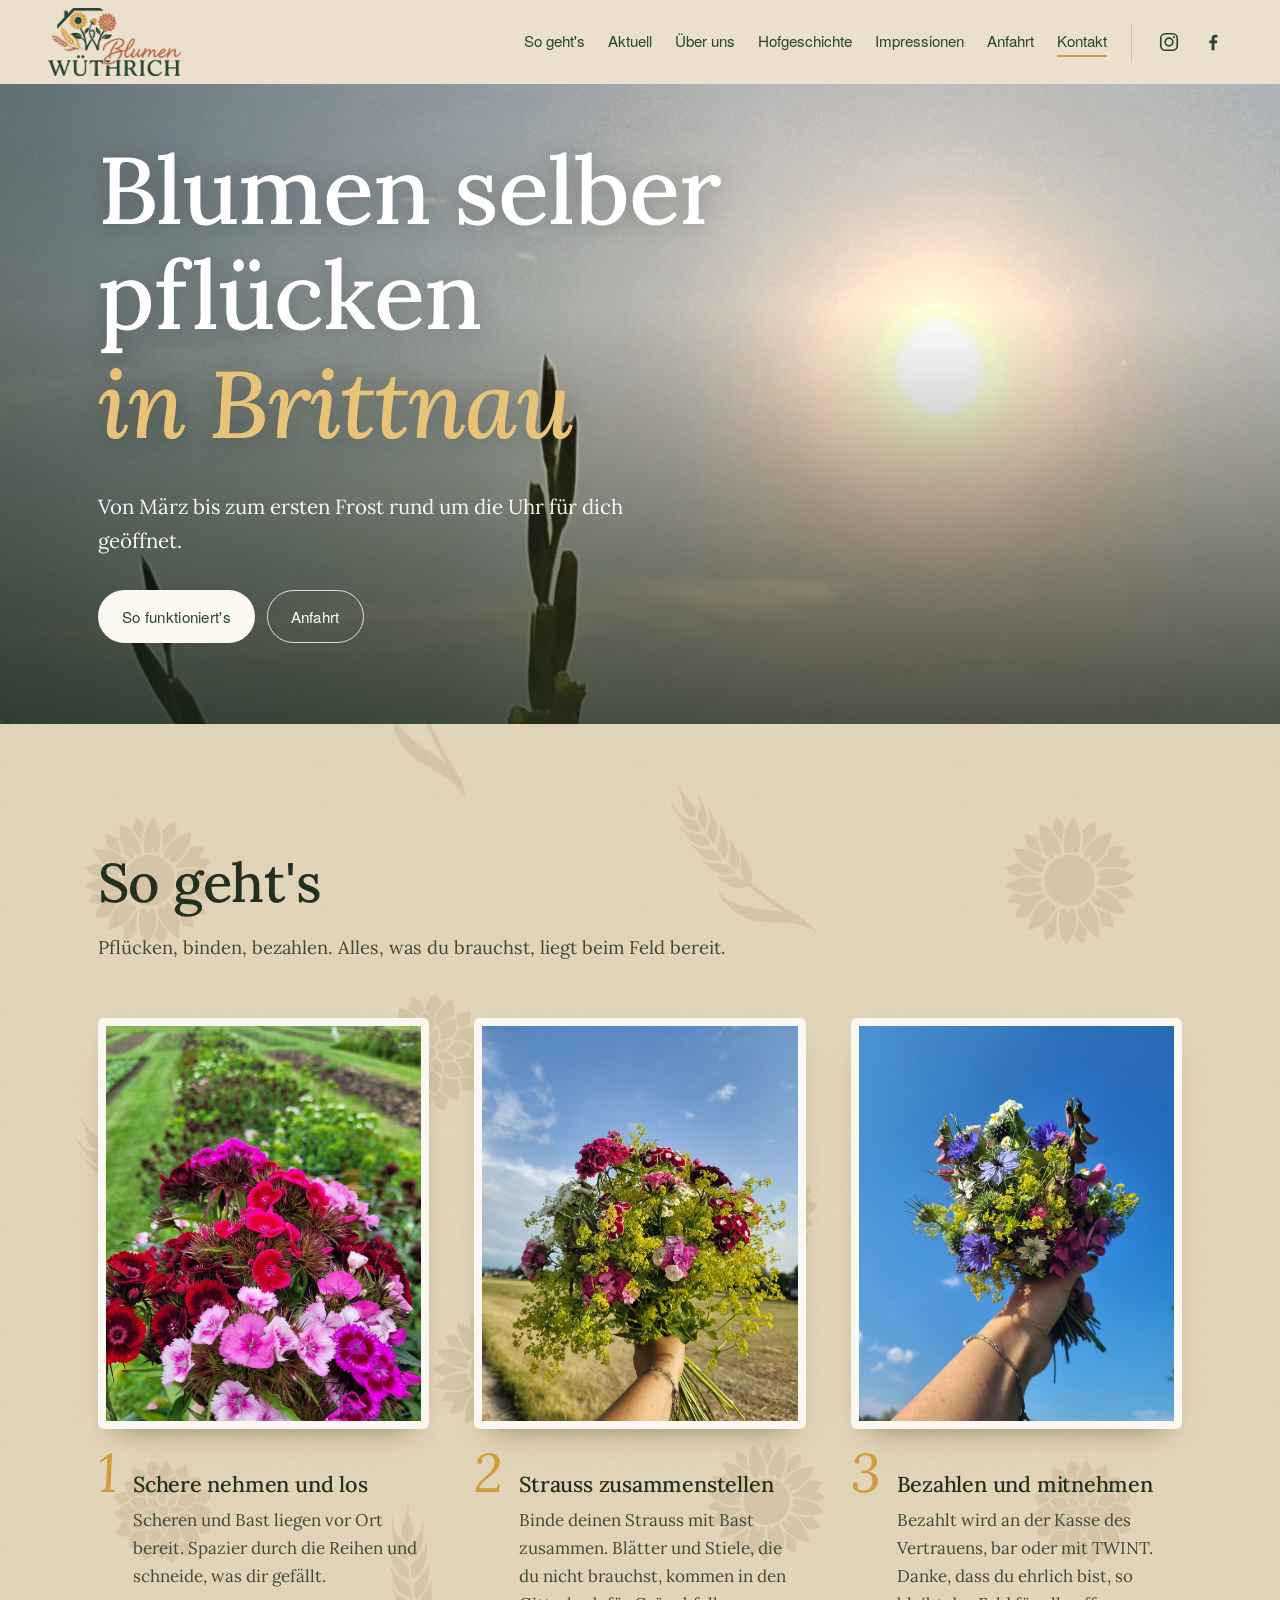
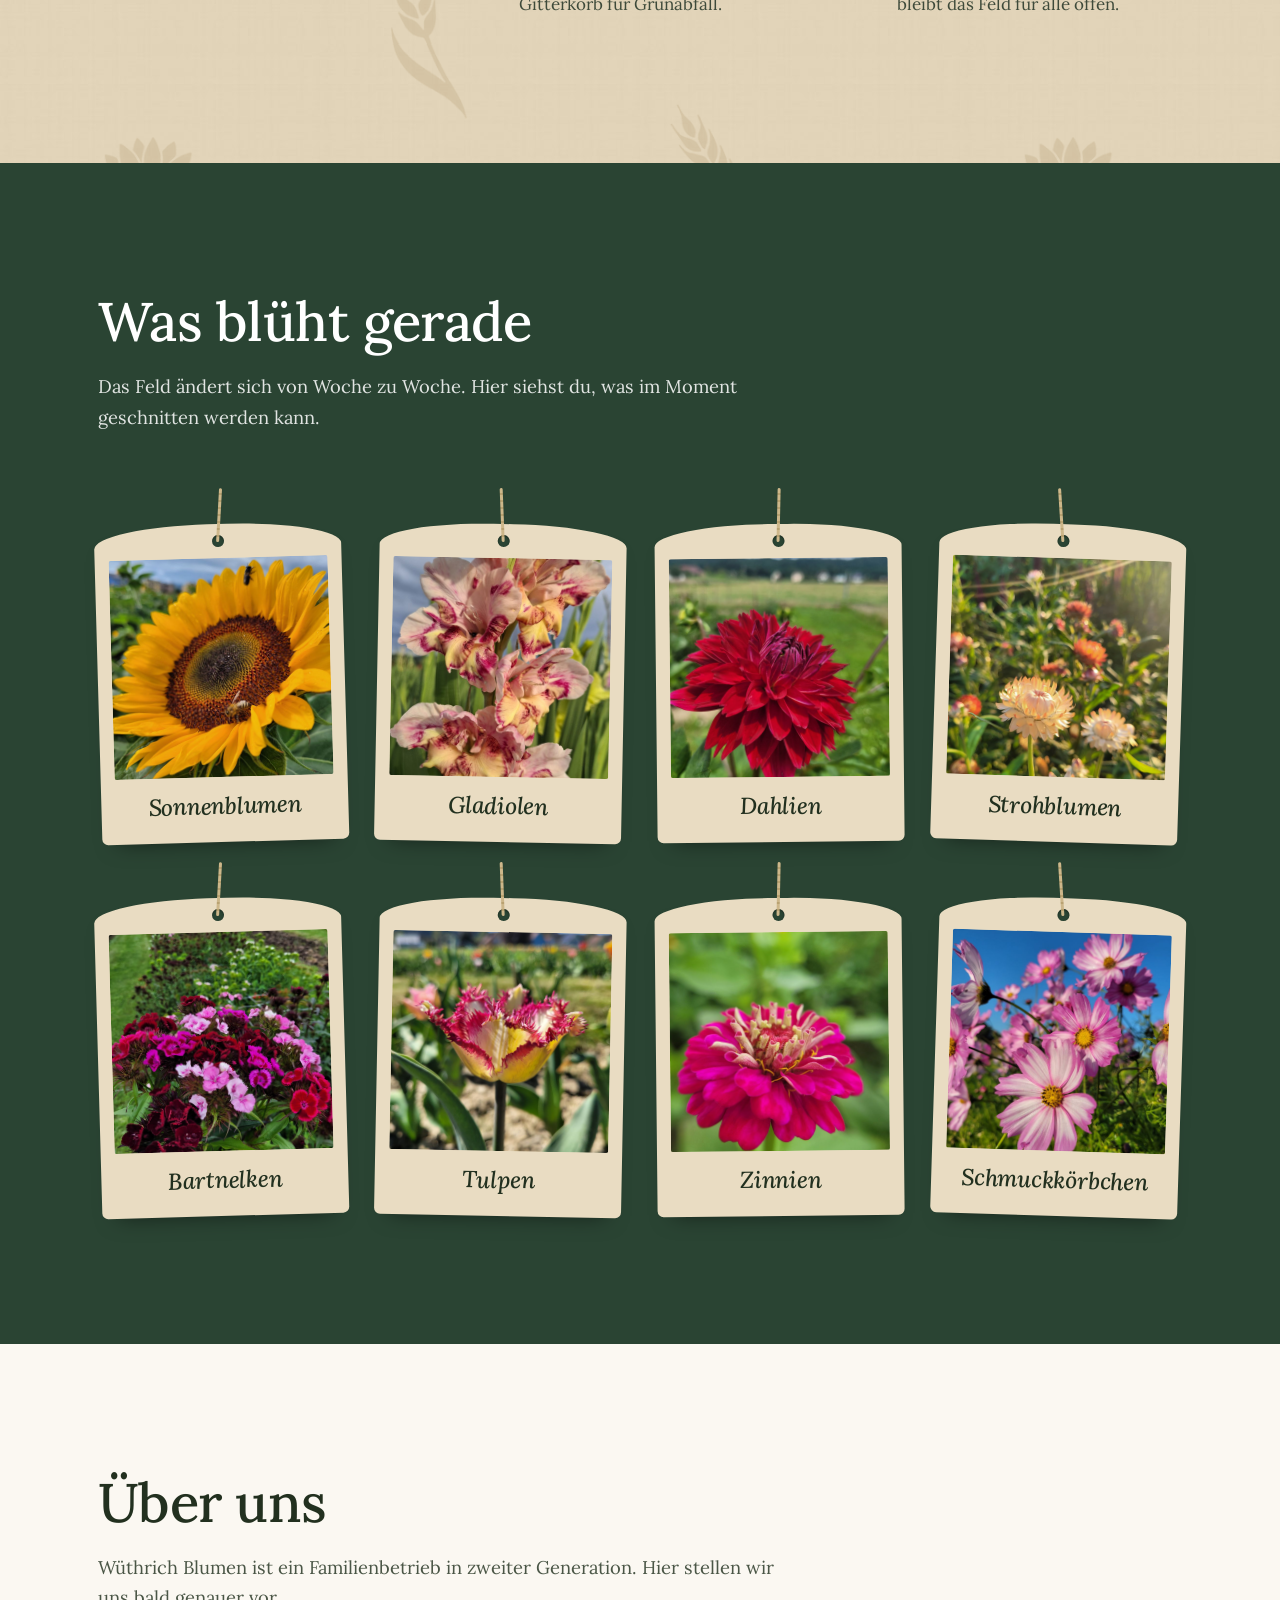
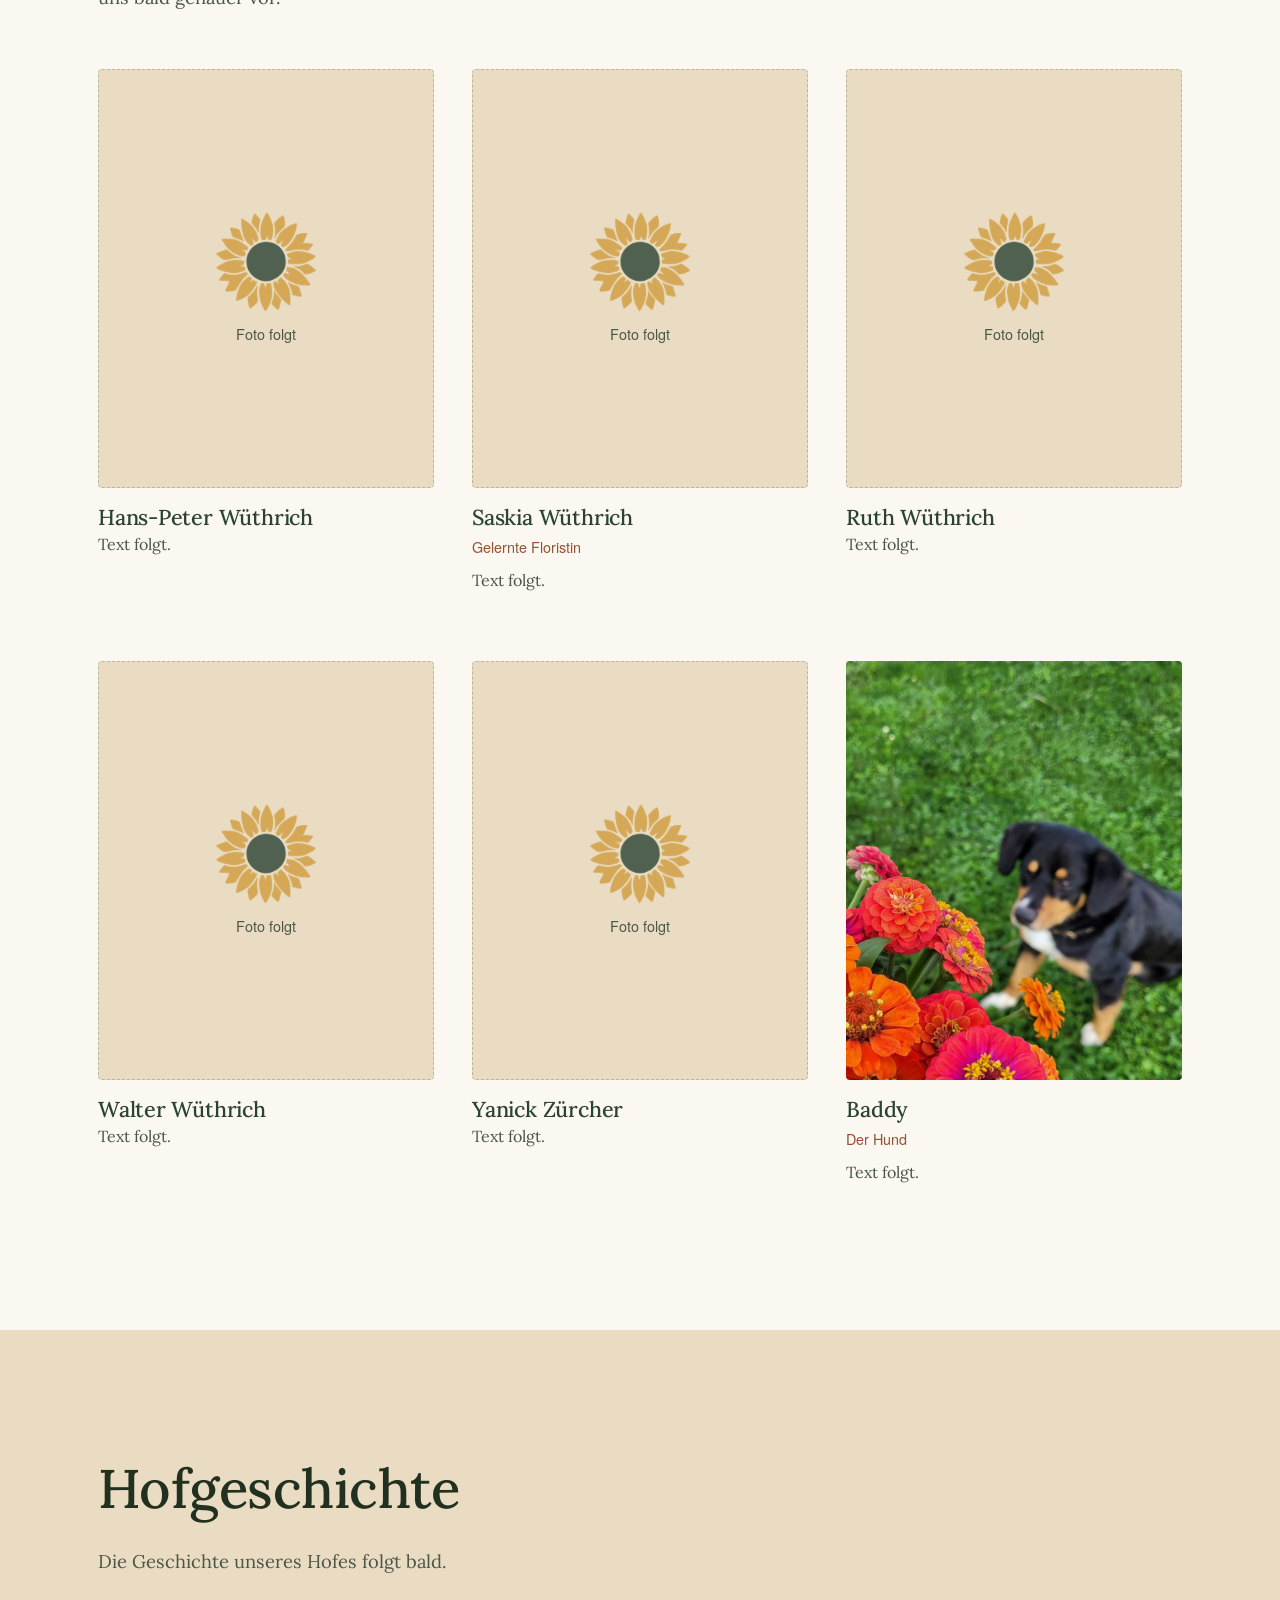
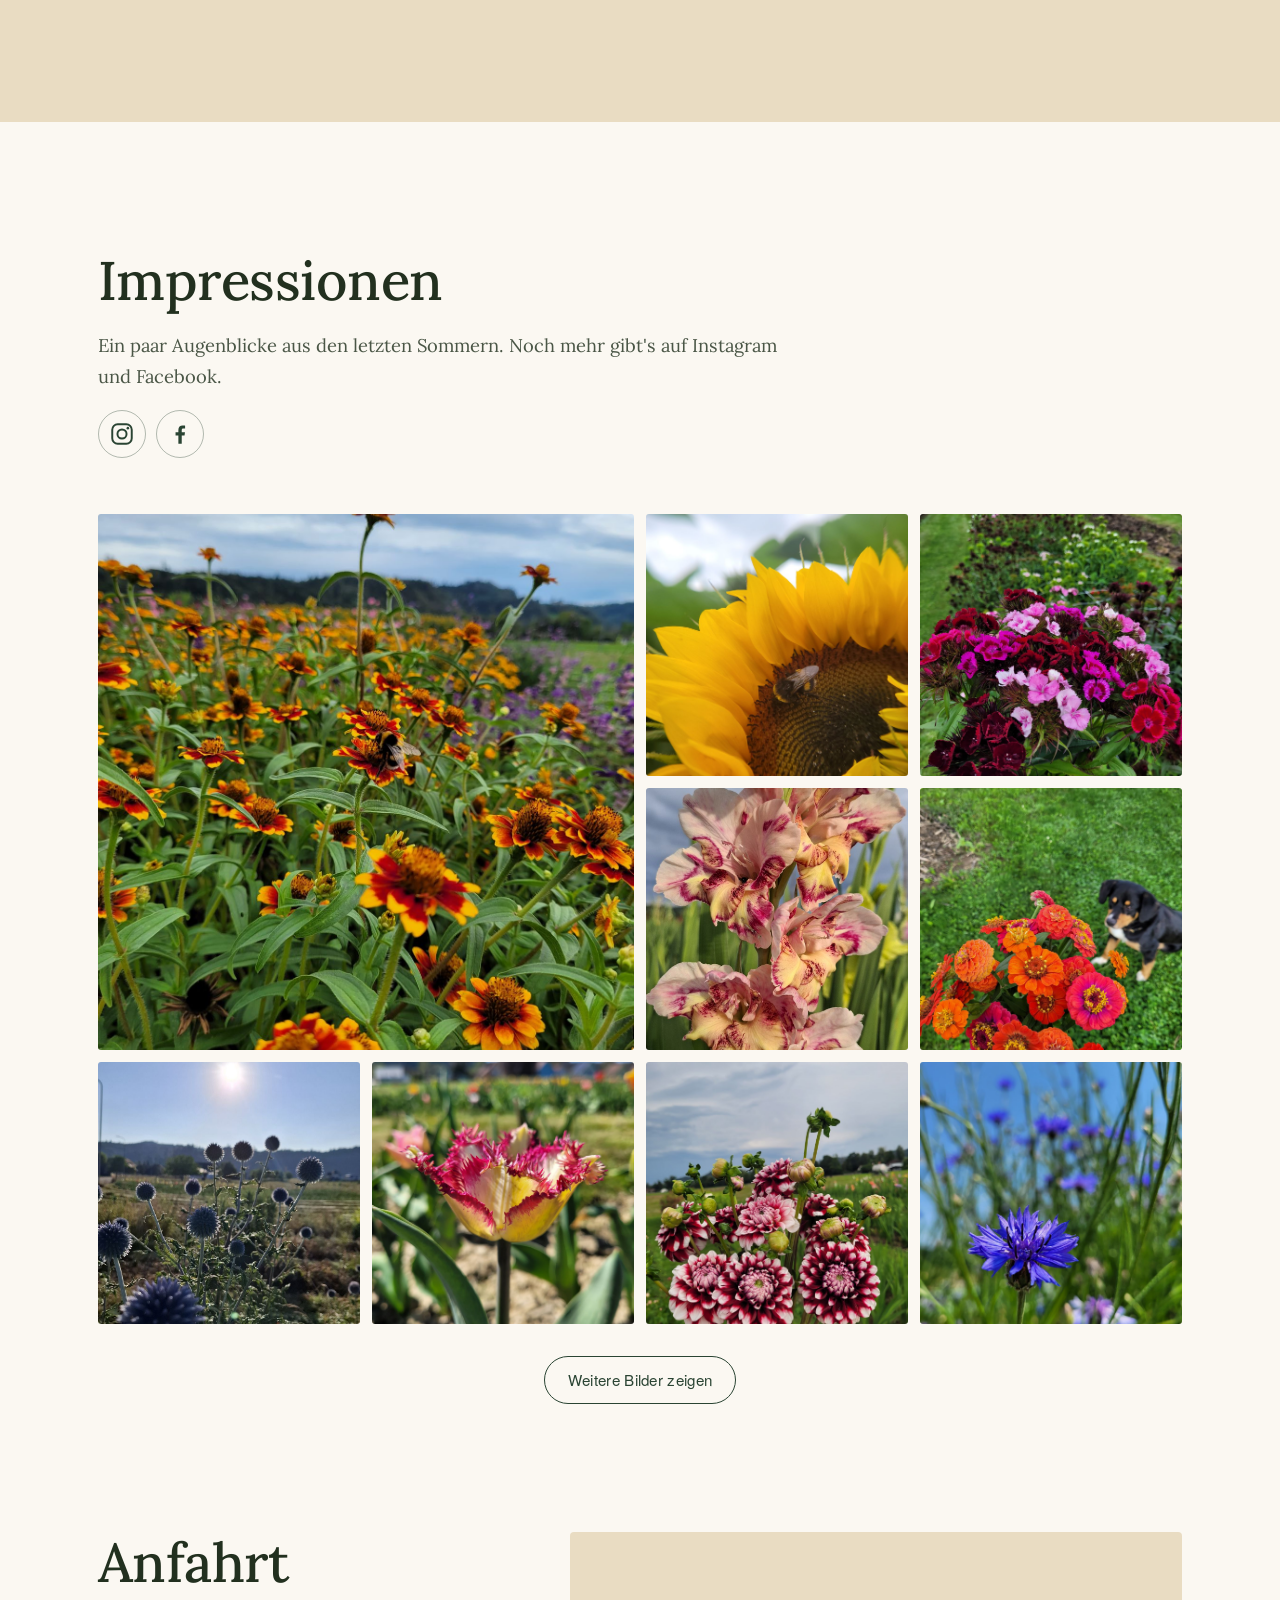
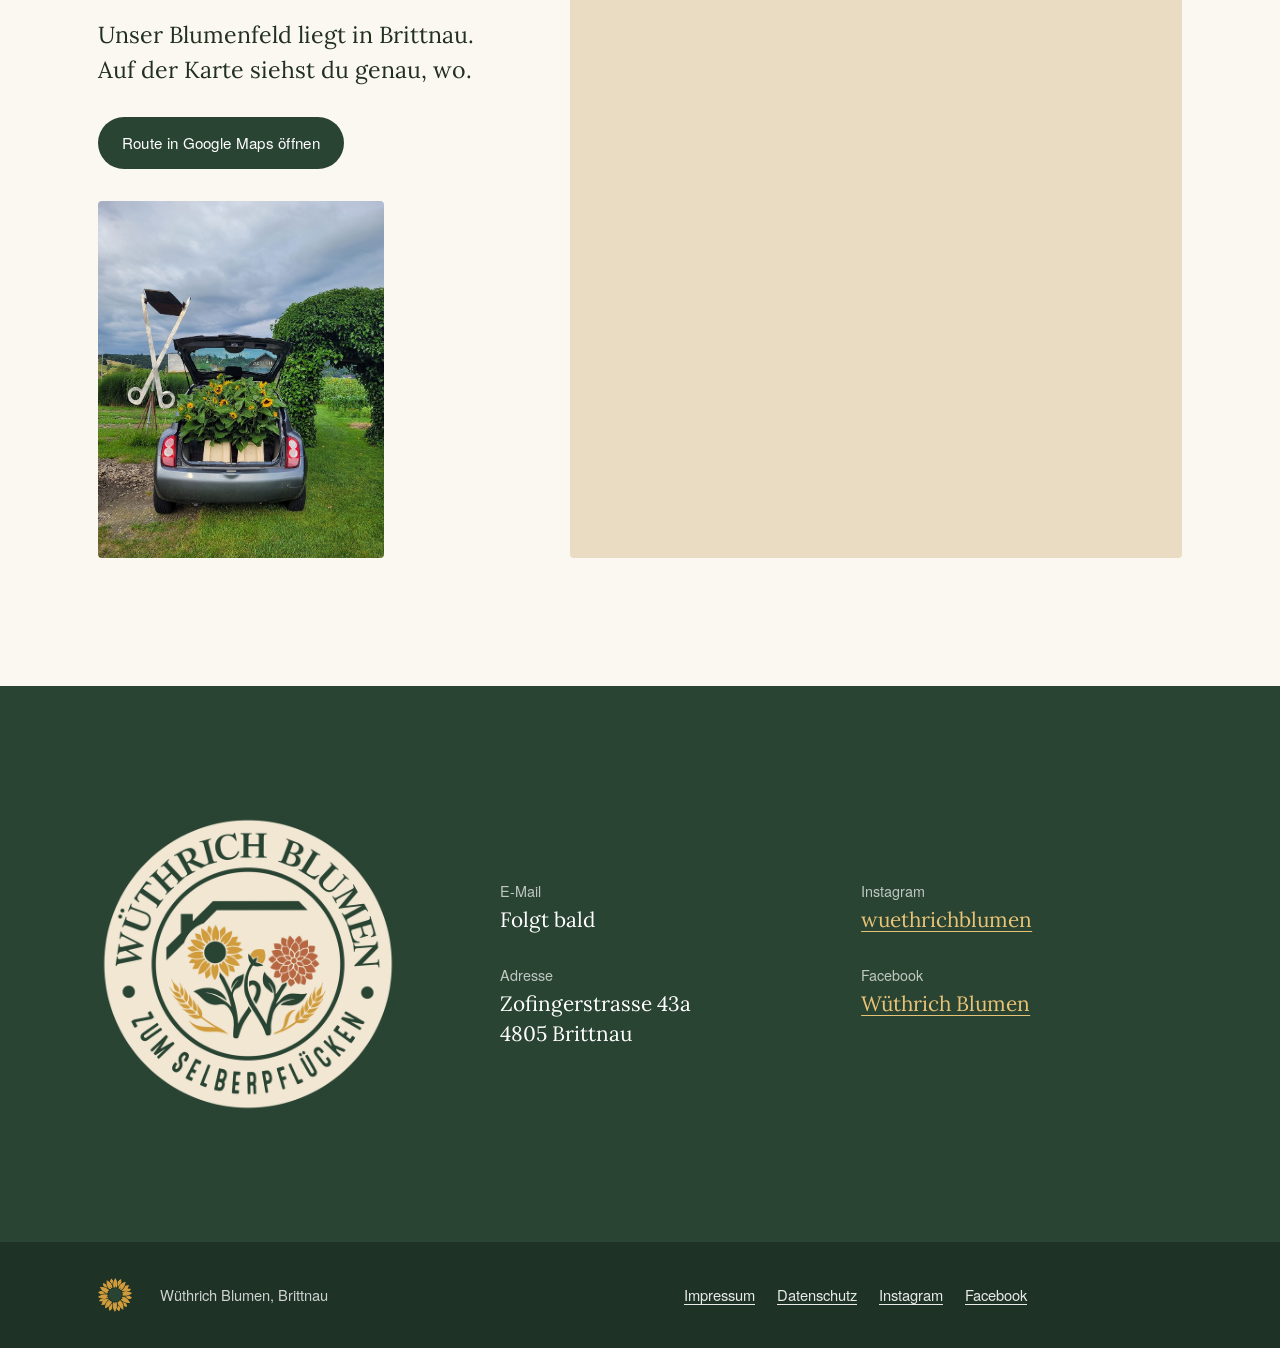
==== index.html @ bfaf4028 "Add files via upload" ====
<!doctype html>
<html lang="de-CH">
<head>
<meta charset="utf-8">
<meta name="viewport" content="width=device-width, initial-scale=1">
<title>Wüthrich Blumen – Blumen selber pflücken in Brittnau</title>
<meta name="description" content="Blumenfeld zum Selberpflücken in Brittnau AG. Sonnenblumen, Gladiolen, Dahlien, Strohblumen, Bartnelken und Tulpen – rund um die Uhr offen, bezahlt wird bar oder mit TWINT.">
<meta property="og:title" content="Wüthrich Blumen – Blumen selber pflücken in Brittnau">
<meta property="og:description" content="Ein Blumenfeld in zweiter Generation. Rund um die Uhr offen, Kasse des Vertrauens.">
<meta property="og:image" content="/img/hero-sonnenblumen-klein.jpg">
<meta property="og:type" content="website">
<meta name="theme-color" content="#2A4433">
<link rel="icon" href="/favicon.ico" sizes="any">
<link rel="icon" type="image/png" sizes="32x32" href="/img/favicon-32.png">
<link rel="apple-touch-icon" href="/img/favicon-180.png">
<link rel="preload" href="/fonts/lora.woff" as="font" type="font/woff" crossorigin>
<link rel="stylesheet" href="/css/style.css">
</head>
<body>

<a class="skip" href="#inhalt">Zum Inhalt springen</a>

<svg width="0" height="0" style="position:absolute" aria-hidden="true">
  <symbol id="i-instagram" viewBox="0 0 24 24"><rect x="3" y="3" width="18" height="18" rx="5" fill="none" stroke="currentColor" stroke-width="1.8"/><circle cx="12" cy="12" r="4.2" fill="none" stroke="currentColor" stroke-width="1.8"/><circle cx="17.4" cy="6.6" r="1.2" fill="currentColor"/></symbol>
  <symbol id="i-facebook" viewBox="0 0 24 24"><path fill="currentColor" d="M13.6 21v-7.6h2.6l.4-3h-3V8.5c0-.9.3-1.5 1.5-1.5h1.6V4.3c-.3 0-1.2-.1-2.3-.1-2.3 0-3.9 1.4-3.9 4v2.2H7.9v3h2.6V21h3.1z"/></symbol>
</svg>

<header class="bar" id="bar">
  <div class="bar__inner">
    <a class="bar__logo" href="#top" aria-label="Wüthrich Blumen, zum Seitenanfang">
      <img src="/img/logo.png" width="640" height="327" alt="Blumen Wüthrich">
    </a>
    <nav class="nav" id="nav" aria-label="Hauptnavigation">
      <ul>
        <li><a href="#so-gehts">So geht's</a></li>
        <li><a href="#aktuell">Aktuell</a></li>
        <li><a href="#ueber-uns">Über uns</a></li>
        <li><a href="#hofgeschichte">Hofgeschichte</a></li>
        <li><a href="#impressionen">Impressionen</a></li>
        <li><a href="#anfahrt">Anfahrt</a></li>
        <li><a href="#kontakt">Kontakt</a></li>
      </ul>
    </nav>
    <div class="bar__rechts">
      <ul class="sozial" aria-label="Wüthrich Blumen in sozialen Medien">
        <li><a class="js-instagram" href="https://www.instagram.com/wuethrichblumen/" rel="noopener" target="_blank" aria-label="Instagram"><svg width="22" height="22"><use href="#i-instagram"/></svg></a></li>
        <li><a class="js-facebook" href="https://www.facebook.com/people/W%C3%BCthrich-Blumen/61595349444311/" rel="noopener" target="_blank" aria-label="Facebook"><svg width="22" height="22"><use href="#i-facebook"/></svg></a></li>
      </ul>
      <button class="bar__toggle" id="navToggle" aria-expanded="false" aria-controls="nav">
        <span class="bar__toggle-lines" aria-hidden="true"></span>
        <span class="bar__toggle-text">Menü</span>
      </button>
    </div>
  </div>
</header>

<main id="inhalt">

  <!-- START -->
  <section class="hero" id="top">
    <picture>
      <source media="(max-width: 700px)" srcset="/img/hero-sonnenblumen-handy.jpg" width="1291" height="2296">
      <img class="hero__img" src="/img/hero-sonnenblumen-1800.jpg" srcset="/img/hero-sonnenblumen-1800.jpg 1800w, /img/hero-sonnenblumen.jpg 3200w" sizes="100vw" width="1800" height="1013" fetchpriority="high" alt="Zwei Körbe mit Sonnenblumen und Gladiolen im Abendlicht vor dem Blumenfeld in Brittnau">
    </picture>
    <div class="hero__text">
      <h1>Blumen selber pflücken <span class="hero__ort">in Brittnau</span></h1>
      <p>Von März bis zum ersten Frost rund um die Uhr für dich geöffnet.</p>
      <div class="hero__links">
        <a class="knopf knopf--hell" href="#so-gehts">So funktioniert's</a>
        <a class="knopf knopf--rand" href="#anfahrt">Anfahrt</a>
      </div>
    </div>
  </section>

  <!-- SO GEHT'S -->
  <section class="abschnitt sogehts sogehts--muster" id="so-gehts" aria-labelledby="sogehts-titel">
    <div class="rahmen">
      <div class="kopf">
        <h2 id="sogehts-titel">So geht's</h2>
        <p>Pflücken, binden, bezahlen. Alles, was du brauchst, liegt beim Feld bereit.</p>
      </div>
      <ol class="schritte">
        <li class="schritt">
          <figure><img src="/img/schritt-1-schere.jpg" width="1125" height="1500" loading="lazy" alt="Frisch geschnittene Bartnelken über dem Blumenfeld"></figure>
          <div class="schritt__text">
            <span class="schritt__nr" aria-hidden="true">1</span>
            <h3>Schere nehmen und los</h3>
            <p>Scheren und Bast liegen vor Ort bereit. Spazier durch die Reihen und schneide, was dir gefällt.</p>
          </div>
        </li>
        <li class="schritt">
          <figure><img src="/img/schritt-2-strauss.jpg" width="1125" height="1500" loading="lazy" alt="Selbst gepflückter Strauss mit Bartnelken und Frauenmantel vor dem Feld"></figure>
          <div class="schritt__text">
            <span class="schritt__nr" aria-hidden="true">2</span>
            <h3>Strauss zusammenstellen</h3>
            <p>Binde deinen Strauss mit Bast zusammen. Blätter und Stiele, die du nicht brauchst, kommen in den Gitterkorb für Grünabfall.</p>
          </div>
        </li>
        <li class="schritt">
          <figure><img src="/img/schritt-3-kasse.jpg" width="1125" height="1500" loading="lazy" alt="Bunter Feldblumenstrauss vor blauem Himmel"></figure>
          <div class="schritt__text">
            <span class="schritt__nr" aria-hidden="true">3</span>
            <h3>Bezahlen und mitnehmen</h3>
            <p>Bezahlt wird an der Kasse des Vertrauens, bar oder mit TWINT. Danke, dass du ehrlich bist, so bleibt das Feld für alle offen.</p>
          </div>
        </li>
      </ol>
    </div>
  </section>

  <!-- AKTUELL -->
  <section class="abschnitt aktuell" id="aktuell" aria-labelledby="aktuell-titel">
    <div class="rahmen">
      <div class="kopf kopf--hell">
        <h2 id="aktuell-titel">Was blüht gerade</h2>
        <p class="aktuell__hinweis" id="aktuellHinweis">Das Feld ändert sich von Woche zu Woche. Hier siehst du, was im Moment geschnitten werden kann.</p>
        <p class="aktuell__stand" id="aktuellStand"></p>
      </div>
      <ul class="etiketten" id="aktuellListe">
        <!-- wird aus /content/aktuell.json gefüllt -->
      </ul>
      <noscript><p class="kopf--hell">Die aktuelle Blumenliste braucht JavaScript. Einen Blick aufs Feld gibt's auch auf Instagram.</p></noscript>
    </div>
  </section>

  <!-- ÜBER UNS -->
  <section class="abschnitt ueber" id="ueber-uns" aria-labelledby="ueber-titel">
    <div class="rahmen">
      <div class="kopf">
        <h2 id="ueber-titel">Über uns</h2>
        <p id="ueberEinleitung">Wüthrich Blumen ist ein Familienbetrieb in zweiter Generation.</p>
      </div>
      <ul class="personen" id="personen">
        <!-- wird aus /content/ueber-uns.json gefüllt -->
      </ul>
    </div>
  </section>

  <!-- HOFGESCHICHTE -->
  <section class="abschnitt geschichte" id="hofgeschichte" aria-labelledby="geschichte-titel">
    <div class="rahmen geschichte__raster" id="geschichteRaster">
      <div class="geschichte__text">
        <h2 id="geschichte-titel">Hofgeschichte</h2>
        <div id="geschichteText"><p>Die Geschichte unseres Hofes folgt bald.</p></div>
      </div>
      <figure class="geschichte__bild" id="geschichteBild" hidden>
        <img src="" alt="" loading="lazy">
        <figcaption></figcaption>
      </figure>
    </div>
  </section>

  <!-- IMPRESSIONEN -->
  <section class="abschnitt impressionen" id="impressionen" aria-labelledby="impressionen-titel">
    <div class="rahmen">
      <div class="kopf">
        <h2 id="impressionen-titel">Impressionen</h2>
        <p>Ein paar Augenblicke aus den letzten Sommern. Noch mehr gibt's auf Instagram und Facebook.</p>
        <ul class="sozial sozial--gross" aria-label="Wüthrich Blumen in sozialen Medien">
          <li><a class="js-instagram" href="https://www.instagram.com/wuethrichblumen/" rel="noopener" target="_blank" aria-label="Instagram"><svg width="26" height="26"><use href="#i-instagram"/></svg></a></li>
          <li><a class="js-facebook" href="https://www.facebook.com/people/W%C3%BCthrich-Blumen/61595349444311/" rel="noopener" target="_blank" aria-label="Facebook"><svg width="26" height="26"><use href="#i-facebook"/></svg></a></li>
        </ul>
      </div>
      <ul class="galerie" id="galerie">
        <!-- wird aus /content/galerie.json gefüllt -->
      </ul>
      <p class="galerie__mehr" id="galerieMehr" hidden>
        <button type="button" class="knopf knopf--linie" id="galerieMehrBtn">Weitere Bilder zeigen</button>
      </p>
    </div>
    <dialog class="lightbox" id="lightbox" aria-label="Bildansicht">
      <img id="lightboxImg" alt="">
      <button class="lightbox__btn lightbox__zu" id="lbZu" aria-label="Schliessen">×</button>
      <button class="lightbox__btn lightbox__zurueck" id="lbZurueck" aria-label="Vorheriges Bild">‹</button>
      <button class="lightbox__btn lightbox__vor" id="lbVor" aria-label="Nächstes Bild">›</button>
    </dialog>
  </section>

  <!-- ANFAHRT -->
  <section class="abschnitt anfahrt" id="anfahrt" aria-labelledby="anfahrt-titel">
    <div class="rahmen anfahrt__raster">
      <div class="anfahrt__text">
        <h2 id="anfahrt-titel">Anfahrt</h2>
        <p class="gross">Unser Blumenfeld liegt in Brittnau. Auf der Karte siehst du genau, wo.</p>
        <a class="knopf knopf--gruen" href="https://maps.app.goo.gl/EA5FFvUT3hSXM1ha8" rel="noopener" target="_blank">Route in Google Maps öffnen</a>
        <img class="anfahrt__bild" src="/img/anfahrt-schere.jpg" width="825" height="1100" loading="lazy" alt="Grosse Holzschere und ein Auto voller Sonnenblumen am Feldrand">
      </div>
      <div class="karte">
        <iframe
          title="Karte: Blumenfeld Wüthrich Blumen in Brittnau"
          src="https://www.google.com/maps/embed?pb=!1m14!1m8!1m3!1d3200!2d7.9449196!3d47.2732114!3m2!1i1024!2i768!4f13.1!3m3!1m2!1s0x479025e7dca37581%3A0x535b6783b93fd333!2sW%C3%BCthrich%20Blumen!5e0!3m2!1sde!2sch!4v1792796755084!5m2!1sde!2sch"
          loading="lazy"
          referrerpolicy="strict-origin-when-cross-origin"
          allowfullscreen></iframe>
      </div>
    </div>
  </section>

  <!-- KONTAKT -->
  <section class="abschnitt kontakt" id="kontakt" aria-labelledby="kontakt-titel">
    <h2 class="nur-vorlesen" id="kontakt-titel">Kontakt</h2>
    <div class="rahmen kontakt__raster">
      <a class="kontakt__logo" href="#top" aria-label="Wüthrich Blumen, zum Seitenanfang">
        <img src="/img/logo-rund.png" width="640" height="640" loading="lazy" alt="Wüthrich Blumen, zum Selberpflücken">
      </a>
      <dl class="kontakt__liste">
        <div>
          <dt>E-Mail</dt>
          <dd id="kontaktEmail">Folgt bald</dd>
        </div>
        <div>
          <dt>Adresse</dt>
          <dd>Zofingerstrasse 43a<br>4805 Brittnau</dd>
        </div>
        <div>
          <dt>Instagram</dt>
          <dd><a class="js-instagram" href="https://www.instagram.com/wuethrichblumen/" rel="noopener" target="_blank">wuethrichblumen</a></dd>
        </div>
        <div>
          <dt>Facebook</dt>
          <dd><a class="js-facebook" href="https://www.facebook.com/people/W%C3%BCthrich-Blumen/61595349444311/" rel="noopener" target="_blank">Wüthrich Blumen</a></dd>
        </div>
      </dl>
    </div>
  </section>

</main>

<footer class="fuss">
  <div class="rahmen fuss__inner">
    <img class="fuss__blume" src="/img/sonnenblume.png" width="256" height="256" alt="" loading="lazy">
    <p>Wüthrich Blumen, Brittnau</p>
    <ul>
      <li><a href="/impressum.html">Impressum</a></li>
      <li><a href="/datenschutz.html">Datenschutz</a></li>
      <li><a class="js-instagram" href="https://www.instagram.com/wuethrichblumen/" rel="noopener" target="_blank">Instagram</a></li>
      <li><a class="js-facebook" href="https://www.facebook.com/people/W%C3%BCthrich-Blumen/61595349444311/" rel="noopener" target="_blank">Facebook</a></li>
    </ul>
  </div>
</footer>

<script src="/js/main.js" defer></script>
</body>
</html>
---- css/style.css ----
/* Wüthrich Blumen – Farben aus dem Logo, Schriften lokal gehostet */

@font-face { font-family: "Lora"; src: url("/fonts/lora.woff") format("woff"); font-weight: 400 700; font-style: normal; font-display: swap; }
@font-face { font-family: "Lora"; src: url("/fonts/lora-italic.woff") format("woff"); font-weight: 400 700; font-style: italic; font-display: swap; }
@font-face { font-family: "Heros"; src: url("/fonts/heros.woff") format("woff"); font-weight: 400; font-display: swap; }
@font-face { font-family: "Heros"; src: url("/fonts/heros-bold.woff") format("woff"); font-weight: 700; font-display: swap; }

:root {
  --tanne: #2A4433;        /* Logo-Grün */
  --tanne-tief: #1E3226;
  --ocker: #D09C3C;        /* Sonnenblume im Logo */
  --ocker-hell: #E8C377;
  --rost: #B96842;         /* Dahlie im Logo */
  --rost-tief: #96502F;
  --papier: #FBF8F2;
  --packpapier: #E9DCC2;
  --sand: #F1E7D3;        /* helle Leiste */
  --leinen: #E2D4B8;
  --bast: #CDB78A;
  --tinte: #22301F;
  --tinte-weich: #4A5646;

  --serif: "Lora", Georgia, "Times New Roman", serif;
  --sans: "Heros", "Helvetica Neue", Arial, sans-serif;

  --bar-h: 84px;
  --rand: clamp(16px, 4vw, 48px);
  --breite: 1180px;
}

*, *::before, *::after { box-sizing: border-box; }
html { scroll-behavior: smooth; -webkit-text-size-adjust: 100%; }
@media (prefers-reduced-motion: reduce) { html { scroll-behavior: auto; } *, *::before, *::after { transition: none !important; animation: none !important; } }

body {
  margin: 0;
  background: var(--papier);
  color: var(--tinte);
  font-family: var(--serif);
  font-size: 1.0625rem;
  line-height: 1.65;
  font-kerning: normal;
  text-rendering: optimizeLegibility;
}
img { max-width: 100%; height: auto; display: block; }
a { color: var(--rost-tief); text-underline-offset: .18em; text-decoration-thickness: 1px; }
a:hover { color: var(--tanne); }
:focus-visible { outline: 3px solid var(--ocker); outline-offset: 3px; border-radius: 2px; }

h1, h2, h3 { font-weight: 500; line-height: 1.12; margin: 0; letter-spacing: -0.01em; }
h2 { font-size: clamp(2.1rem, 4.6vw, 3.4rem); }
h3 { font-size: 1.35rem; line-height: 1.25; }
p { margin: 0 0 1em; max-width: 62ch; }
.gross { font-size: clamp(1.2rem, 2vw, 1.45rem); line-height: 1.5; }

.skip { position: absolute; left: -999px; top: 8px; background: var(--tanne); color: #fff; padding: 8px 14px; z-index: 100; }
.skip:focus { left: 8px; }

.rahmen { max-width: var(--breite); margin: 0 auto; padding: 0 var(--rand); }
.abschnitt { padding: clamp(64px, 10vw, 128px) 0; scroll-margin-top: var(--bar-h); }
.kopf { margin-bottom: clamp(32px, 5vw, 56px); }
.kopf h2 { margin-bottom: .35em; }
.kopf p { font-size: 1.15rem; color: var(--tinte-weich); }

/* Knöpfe */
.knopf {
  display: inline-block;
  font-family: var(--sans);
  font-size: .95rem;
  letter-spacing: .02em;
  padding: .85em 1.5em;
  border-radius: 999px;
  text-decoration: none;
  border: 1.5px solid transparent;
  transition: background-color .2s, color .2s;
}
.knopf--hell { background: var(--papier); color: var(--tanne); }
.knopf--hell:hover { background: var(--ocker-hell); color: var(--tanne-tief); }
.knopf--rand { border-color: rgba(255,255,255,.8); color: #fff; }
.knopf--rand:hover { background: rgba(255,255,255,.15); color: #fff; }
.knopf--gruen { background: var(--tanne); color: #fff; }
.knopf--gruen:hover { background: var(--tanne-tief); color: #fff; }

/* ---------- Fixe Leiste ---------- */
.bar {
  position: fixed; inset: 0 0 auto 0; z-index: 50;
  height: var(--bar-h);
  background: rgba(241, 231, 211, .97);
  border-bottom: 1px solid transparent;
  transition: border-color .25s, box-shadow .25s;
}
.bar.ist-gescrollt { border-bottom-color: rgba(42,68,51,.12); box-shadow: 0 6px 18px -14px rgba(30,50,38,.5); }
.bar__inner { height: 100%; max-width: 1360px; margin: 0 auto; padding: 0 var(--rand); display: flex; align-items: center; justify-content: space-between; gap: 24px; }
.bar__logo img { height: calc(var(--bar-h) - 16px); width: auto; }
.bar__logo { flex: none; }
.nav { margin-left: auto; }
.bar__rechts { display: flex; align-items: center; gap: 18px; }
.sozial { list-style: none; margin: 0; padding: 0 0 0 18px; display: flex; gap: 6px; border-left: 1px solid rgba(42,68,51,.2); }
.sozial a { display: grid; place-items: center; width: 38px; height: 38px; border-radius: 50%; color: var(--tanne); transition: background-color .2s, color .2s; }
.sozial a:hover { background: var(--tanne); color: var(--sand); }
.sozial svg { display: block; }
.sozial--gross { border-left: 0; padding: 0; margin-top: 4px; gap: 10px; }
.sozial--gross a { width: 48px; height: 48px; border: 1.5px solid rgba(42,68,51,.35); }

.nav ul { list-style: none; margin: 0; padding: 0; display: flex; gap: clamp(14px, 1.8vw, 28px); }
.nav a {
  font-family: var(--sans); font-size: .95rem; color: var(--tanne);
  text-decoration: none; padding: 6px 0; position: relative;
}
.nav a::after {
  content: ""; position: absolute; left: 0; right: 0; bottom: 0; height: 2px;
  background: var(--ocker); transform: scaleX(0); transform-origin: left; transition: transform .25s;
}
.nav a:hover::after, .nav a.ist-aktiv::after { transform: scaleX(1); }

.bar__toggle { display: none; }

@media (max-width: 1040px) {
  :root { --bar-h: 66px; }
  .bar__toggle {
    display: inline-flex; align-items: center; gap: 10px;
    background: none; border: 0; padding: 10px 4px; cursor: pointer;
    font-family: var(--sans); font-size: .95rem; color: var(--tanne);
  }
  .bar__toggle-lines, .bar__toggle-lines::before, .bar__toggle-lines::after {
    display: block; width: 22px; height: 2px; background: var(--tanne); position: relative; transition: transform .2s, background-color .2s;
  }
  .bar__toggle-lines::before, .bar__toggle-lines::after { content: ""; position: absolute; left: 0; }
  .bar__toggle-lines::before { top: -7px; }
  .bar__toggle-lines::after { top: 7px; }
  .bar__toggle[aria-expanded="true"] .bar__toggle-lines { background: transparent; }
  .bar__toggle[aria-expanded="true"] .bar__toggle-lines::before { transform: translateY(7px) rotate(45deg); }
  .bar__toggle[aria-expanded="true"] .bar__toggle-lines::after { transform: translateY(-7px) rotate(-45deg); }

  .bar__rechts { margin-left: auto; gap: 10px; }
  .sozial { border-left: 0; padding: 0; gap: 2px; }
  .nav {
    position: fixed; top: var(--bar-h); left: 0; right: 0; margin: 0;
    background: var(--sand);
    max-height: 0; overflow: hidden; transition: max-height .3s ease;
  }
  .nav.ist-offen { max-height: 80vh; border-bottom: 1px solid rgba(42,68,51,.12); }
  .nav ul { flex-direction: column; gap: 0; padding: 8px var(--rand) 20px; }
  .nav a { display: block; font-family: var(--serif); font-size: 1.35rem; padding: 12px 0; border-bottom: 1px solid rgba(42,68,51,.08); }
  .nav a::after { display: none; }
  .nav a.ist-aktiv { color: var(--rost-tief); }
}

/* ---------- Hero ---------- */
.hero {
  position: relative;
  height: min(100svh, calc(var(--bar-h) + 50vw));
  min-height: 560px;
  padding-top: var(--bar-h);
  display: flex; align-items: flex-end;
  color: #fff;
  overflow: hidden;
  background: var(--tanne-tief);
}
.hero picture { position: absolute; top: var(--bar-h); left: 0; right: 0; bottom: 0; }
.hero__img { display: block; width: 100%; height: 100%; }
.hero__img { object-fit: cover; object-position: 50% 0%; }
.hero::after {
  content: ""; position: absolute; inset: var(--bar-h) 0 0 0;
  background: linear-gradient(180deg, rgba(20,34,25,0) 35%, rgba(20,34,25,.72) 100%),
              linear-gradient(90deg, rgba(20,34,25,.45) 0%, rgba(20,34,25,0) 60%);
}
.hero__text {
  position: relative; z-index: 1;
  width: 100%; max-width: var(--breite); margin: 0 auto;
  padding: 0 var(--rand) clamp(48px, 9vh, 96px);
}
.hero h1 {
  font-size: clamp(2.7rem, 7.4vw, 6.2rem);
  line-height: 1.1;
  font-weight: 500;
  max-width: 11ch;
  margin-bottom: .35em;
  text-shadow: 0 2px 24px rgba(0,0,0,.25);
}
.hero__ort { display: block; font-style: italic; color: var(--ocker-hell); margin-top: .06em; }
.hero p { font-size: clamp(1.08rem, 1.6vw, 1.28rem); max-width: 44ch; margin-bottom: 1.6em; color: rgba(255,255,255,.94); }
.hero__links { display: flex; flex-wrap: wrap; gap: 12px; }

@media (max-width: 700px) {
  .hero { height: auto; min-height: calc(var(--bar-h) + 148vw); }
  .hero::after { background: linear-gradient(180deg, rgba(20,34,25,.05) 25%, rgba(20,34,25,.82) 78%); }
  .hero__img { object-position: 50% 0%; }
}

/* ---------- So geht's ---------- */
.sogehts {
  background-color: var(--leinen);
  background-image: url("/img/muster-beige.png"), url("/img/struktur-leinen.jpg");
  background-size: 920px auto, auto;
}
.sogehts .schritt figure { border: 8px solid var(--papier); border-radius: 6px; box-shadow: 0 16px 28px -18px rgba(60,40,10,.55); }
.sogehts .kopf p, .sogehts .schritt p { color: #3E4A3A; }
.schritte { list-style: none; margin: 0; padding: 0; display: grid; grid-template-columns: repeat(3, minmax(0, 1fr)); gap: clamp(24px, 3.5vw, 48px); }
.schritt figure { margin: 0 0 22px; overflow: hidden; border-radius: 4px; }
.schritt figure img { aspect-ratio: 4 / 5; object-fit: cover; width: 100%; }
.schritt__text { display: grid; grid-template-columns: auto 1fr; column-gap: 16px; align-items: baseline; }
.schritt__nr { grid-row: span 2; font-style: italic; font-size: 3.4rem; line-height: .8; color: var(--ocker); }
.schritt h3 { margin-bottom: .4em; }
.schritt p { grid-column: 2; color: var(--tinte-weich); }

@media (max-width: 820px) {
  .schritte { grid-template-columns: 1fr; gap: 48px; }
  .schritt figure img { aspect-ratio: 5 / 4; }
}

/* ---------- Aktuell: Pflanzenetiketten ---------- */
.aktuell { background: var(--tanne); color: #fff; position: relative; }
.kopf--hell h2 { color: #fff; }
.kopf--hell p { color: rgba(255,255,255,.86); }
.aktuell__stand { font-family: var(--sans); font-size: .9rem; color: var(--ocker-hell) !important; margin-top: -.3em; }
.aktuell__stand:empty { display: none; }

.etiketten {
  list-style: none; margin: 0; padding: 36px 0 0;
  display: grid; grid-template-columns: repeat(4, minmax(0, 1fr));
  gap: 56px 32px;
}
@media (max-width: 900px) { .etiketten { grid-template-columns: repeat(2, minmax(0, 1fr)); } }

.etikett {
  position: relative;
  background: var(--packpapier);
  color: var(--tinte);
  padding: 34px 14px 20px;
  border-radius: 46% 46% 6px 6px / 22px 22px 6px 6px;
  box-shadow: 0 14px 22px -16px rgba(0,0,0,.55);
  transform: rotate(var(--dreh, 0deg));
}
.etikett:nth-child(4n+1) { --dreh: -1.6deg; }
.etikett:nth-child(4n+2) { --dreh: 1.1deg; }
.etikett:nth-child(4n+3) { --dreh: -0.6deg; }
.etikett:nth-child(4n+4) { --dreh: 1.8deg; }
/* Loch */
.etikett::before {
  content: ""; position: absolute; top: 11px; left: 50%; width: 12px; height: 12px; margin-left: -6px;
  border-radius: 50%; background: var(--tanne); box-shadow: inset 0 1px 2px rgba(0,0,0,.4);
}
/* Bastschnur */
.etikett::after {
  content: ""; position: absolute; top: -36px; left: 50%; width: 3px; height: 54px; margin-left: -1.5px;
  background: repeating-linear-gradient(180deg, var(--bast) 0 5px, #b9a271 5px 7px);
  border-radius: 2px; transform: rotate(calc(var(--dreh, 0deg) * -3)); transform-origin: bottom center;
}
.etikett img { width: 100%; aspect-ratio: 1 / 1; object-fit: cover; border-radius: 2px; }
.etikett h3 { font-style: italic; font-size: 1.45rem; margin: 14px 4px 2px; text-align: center; hyphens: auto; overflow-wrap: break-word; }
.etikett p { font-size: .98rem; line-height: 1.5; margin: 0 4px; color: var(--tinte-weich); }
@media (max-width: 560px) {
  .etiketten { grid-template-columns: repeat(2, minmax(0, 1fr)); gap: 44px 14px; }
  .etikett { padding: 28px 9px 12px; }
  .etikett h3 { font-size: 1rem; margin: 10px 0 0; hyphens: none; overflow-wrap: normal; white-space: nowrap; letter-spacing: -0.01em; }
  .etikett p { font-size: .86rem; margin: 0 2px; }
}

/* ---------- Über uns ---------- */
.personen { list-style: none; margin: 0; padding: 0; display: grid; grid-template-columns: repeat(3, minmax(0, 1fr)); gap: clamp(28px, 4vw, 56px) clamp(20px, 3vw, 40px); }
.person__bild { aspect-ratio: 4 / 5; border-radius: 4px; overflow: hidden; background: var(--packpapier); margin-bottom: 16px; }
.person__bild img { width: 100%; height: 100%; object-fit: cover; }
.person__platzhalter { height: 100%; display: grid; place-items: center; align-content: center; gap: 10px; color: var(--tinte-weich); font-family: var(--sans); font-size: .9rem; border: 1.5px dashed rgba(42,68,51,.25); border-radius: 4px; }
.person__platzhalter img { width: 30%; height: auto; opacity: .8; }
.person h3 { color: var(--tanne); }
.person__rolle { font-family: var(--sans); font-size: .9rem; color: var(--rost-tief); margin: 4px 0 8px; }
.person__text { color: var(--tinte-weich); font-size: 1rem; }
@media (max-width: 900px) { .personen { grid-template-columns: repeat(2, minmax(0, 1fr)); } }
@media (max-width: 420px) { .personen { gap: 16px; } .person h3 { font-size: 1.1rem; } }

/* ---------- Hofgeschichte ---------- */
.geschichte { background: var(--packpapier); }
.geschichte__raster { display: grid; grid-template-columns: 1fr; gap: clamp(32px, 6vw, 88px); align-items: center; }
.geschichte__raster.mit-bild { grid-template-columns: 1.15fr .85fr; }
.geschichte__text h2 { margin-bottom: .5em; }
.geschichte__text p { font-size: 1.15rem; color: var(--tinte-weich); }
.geschichte__bild { margin: 0; }
.geschichte__bild img { width: 100%; aspect-ratio: 4 / 5; object-fit: cover; border-radius: 4px; }
.geschichte__bild figcaption { font-style: italic; font-size: .95rem; color: var(--tinte-weich); margin-top: 8px; }
.geschichte__bild figcaption:empty { display: none; }
@media (max-width: 820px) { .geschichte__raster.mit-bild { grid-template-columns: 1fr; } .geschichte__bild { max-width: 420px; } }

/* ---------- Impressionen ---------- */
.galerie { list-style: none; margin: 0; padding: 0; display: grid; grid-template-columns: repeat(4, minmax(0, 1fr)); grid-auto-flow: dense; gap: 12px; }
.galerie li { aspect-ratio: 1 / 1; }
.galerie li.gross-bild { grid-column: span 2; grid-row: span 2; }
.galerie li[hidden] { display: none; }
.galerie button { display: block; width: 100%; height: 100%; padding: 0; border: 0; background: var(--packpapier); cursor: zoom-in; border-radius: 3px; overflow: hidden; }
.galerie img { width: 100%; height: 100%; object-fit: cover; transition: transform .5s ease; }
.galerie button:hover img { transform: scale(1.03); }
.galerie__mehr { margin: 32px 0 0; max-width: none; text-align: center; }
.galerie__mehr[hidden] { display: none; }
.knopf--linie { background: none; border-color: var(--tanne); color: var(--tanne); cursor: pointer; }
.knopf--linie:hover { background: var(--tanne); color: #fff; }
@media (max-width: 700px) { .galerie { grid-template-columns: repeat(2, minmax(0, 1fr)); gap: 8px; } }

.lightbox { border: 0; padding: 0; background: transparent; max-width: 100vw; max-height: 100vh; width: 100vw; height: 100vh; }
.lightbox::backdrop { background: rgba(18,28,21,.92); }
.lightbox[open] { display: flex; align-items: center; justify-content: center; }
.lightbox img { max-width: 92vw; max-height: 86vh; width: auto; height: auto; border-radius: 3px; }
.lightbox__btn {
  position: fixed; background: rgba(251,248,242,.12); color: #fff; border: 0; cursor: pointer;
  width: 52px; height: 52px; border-radius: 50%; font-size: 2rem; line-height: 1; font-family: var(--serif);
}
.lightbox__btn:hover { background: rgba(251,248,242,.25); }
.lightbox__zu { top: 16px; right: 16px; }
.lightbox__zurueck { left: 16px; top: 50%; transform: translateY(-50%); }
.lightbox__vor { right: 16px; top: 50%; transform: translateY(-50%); }

/* ---------- Anfahrt ---------- */
.anfahrt { padding-top: 0; }
.anfahrt__raster { display: grid; grid-template-columns: .8fr 1.2fr; gap: clamp(32px, 5vw, 72px); align-items: stretch; }
.anfahrt address { font-style: normal; font-size: 1.3rem; line-height: 1.5; margin: .6em 0 1em; color: var(--tanne); }
.anfahrt__text h2 { margin-bottom: .45em; }
.anfahrt__text .knopf { margin: 6px 0 32px; }
.anfahrt__bild { width: 70%; aspect-ratio: 4 / 5; object-fit: cover; border-radius: 4px; }
.karte { min-height: 420px; border-radius: 4px; overflow: hidden; background: var(--packpapier); }
.karte iframe { width: 100%; height: 100%; min-height: 420px; border: 0; display: block; }
@media (max-width: 820px) {
  .anfahrt__raster { grid-template-columns: 1fr; }
  .anfahrt__bild { display: none; }
  .karte, .karte iframe { min-height: 340px; }
}

/* ---------- Kontakt ---------- */
.kontakt { background: var(--tanne); color: #fff; }
.kontakt h2 { color: #fff; margin-bottom: .45em; }
.kontakt .gross { color: rgba(255,255,255,.9); }
.kontakt a { color: var(--ocker-hell); }
.kontakt a:hover { color: #fff; }
.kontakt__raster { display: grid; grid-template-columns: auto 1fr; gap: clamp(40px, 8vw, 120px); align-items: center; }
.kontakt__logo { display: block; width: clamp(200px, 24vw, 300px); border-radius: 50%; transition: transform .3s; }
.kontakt__logo:hover { transform: rotate(-4deg); }
.kontakt__logo img { width: 100%; height: auto; }
.kontakt__liste { margin: 0; display: grid; grid-template-columns: repeat(2, minmax(0, 1fr)); grid-template-rows: auto auto; grid-auto-flow: column; gap: 28px 40px; }
.kontakt__liste dt { font-family: var(--sans); font-size: .9rem; color: rgba(255,255,255,.7); margin-bottom: 2px; }
.kontakt__liste dd { margin: 0; font-size: 1.3rem; line-height: 1.45; }
@media (max-width: 820px) {
  .kontakt__raster { grid-template-columns: 1fr; justify-items: center; text-align: center; }
  .kontakt__logo { width: 220px; }
  .kontakt__liste { grid-template-columns: 1fr; grid-template-rows: none; grid-auto-flow: row; }
}

/* ---------- Fuss ---------- */
.fuss { background: var(--tanne-tief); color: rgba(255,255,255,.78); padding: 36px 0; font-family: var(--sans); font-size: .92rem; }
.fuss__inner { display: flex; align-items: center; gap: 16px 28px; flex-wrap: wrap; }
.fuss__blume { width: 34px; height: 34px; }
.fuss p { margin: 0; flex: 1; }
.fuss ul { list-style: none; margin: 0; padding: 0; display: flex; gap: 22px; flex-wrap: wrap; }
.fuss a { color: rgba(255,255,255,.9); }
.fuss a:hover { color: var(--ocker-hell); }

/* ---------- Unterseiten (Impressum, Datenschutz) ---------- */
.text-seite { padding: calc(var(--bar-h) + 56px) 0 96px; }
.text-seite .rahmen { max-width: 760px; }
.text-seite h1 { font-size: clamp(2.2rem, 5vw, 3.2rem); margin-bottom: .6em; }
.text-seite h2 { font-size: 1.45rem; margin: 2em 0 .5em; color: var(--tanne); }
.text-seite address { font-style: normal; margin-bottom: 1em; }
.zurueck { font-family: var(--sans); font-size: .95rem; }

.nur-vorlesen { position: absolute; width: 1px; height: 1px; padding: 0; margin: -1px; overflow: hidden; clip: rect(0 0 0 0); white-space: nowrap; border: 0; }
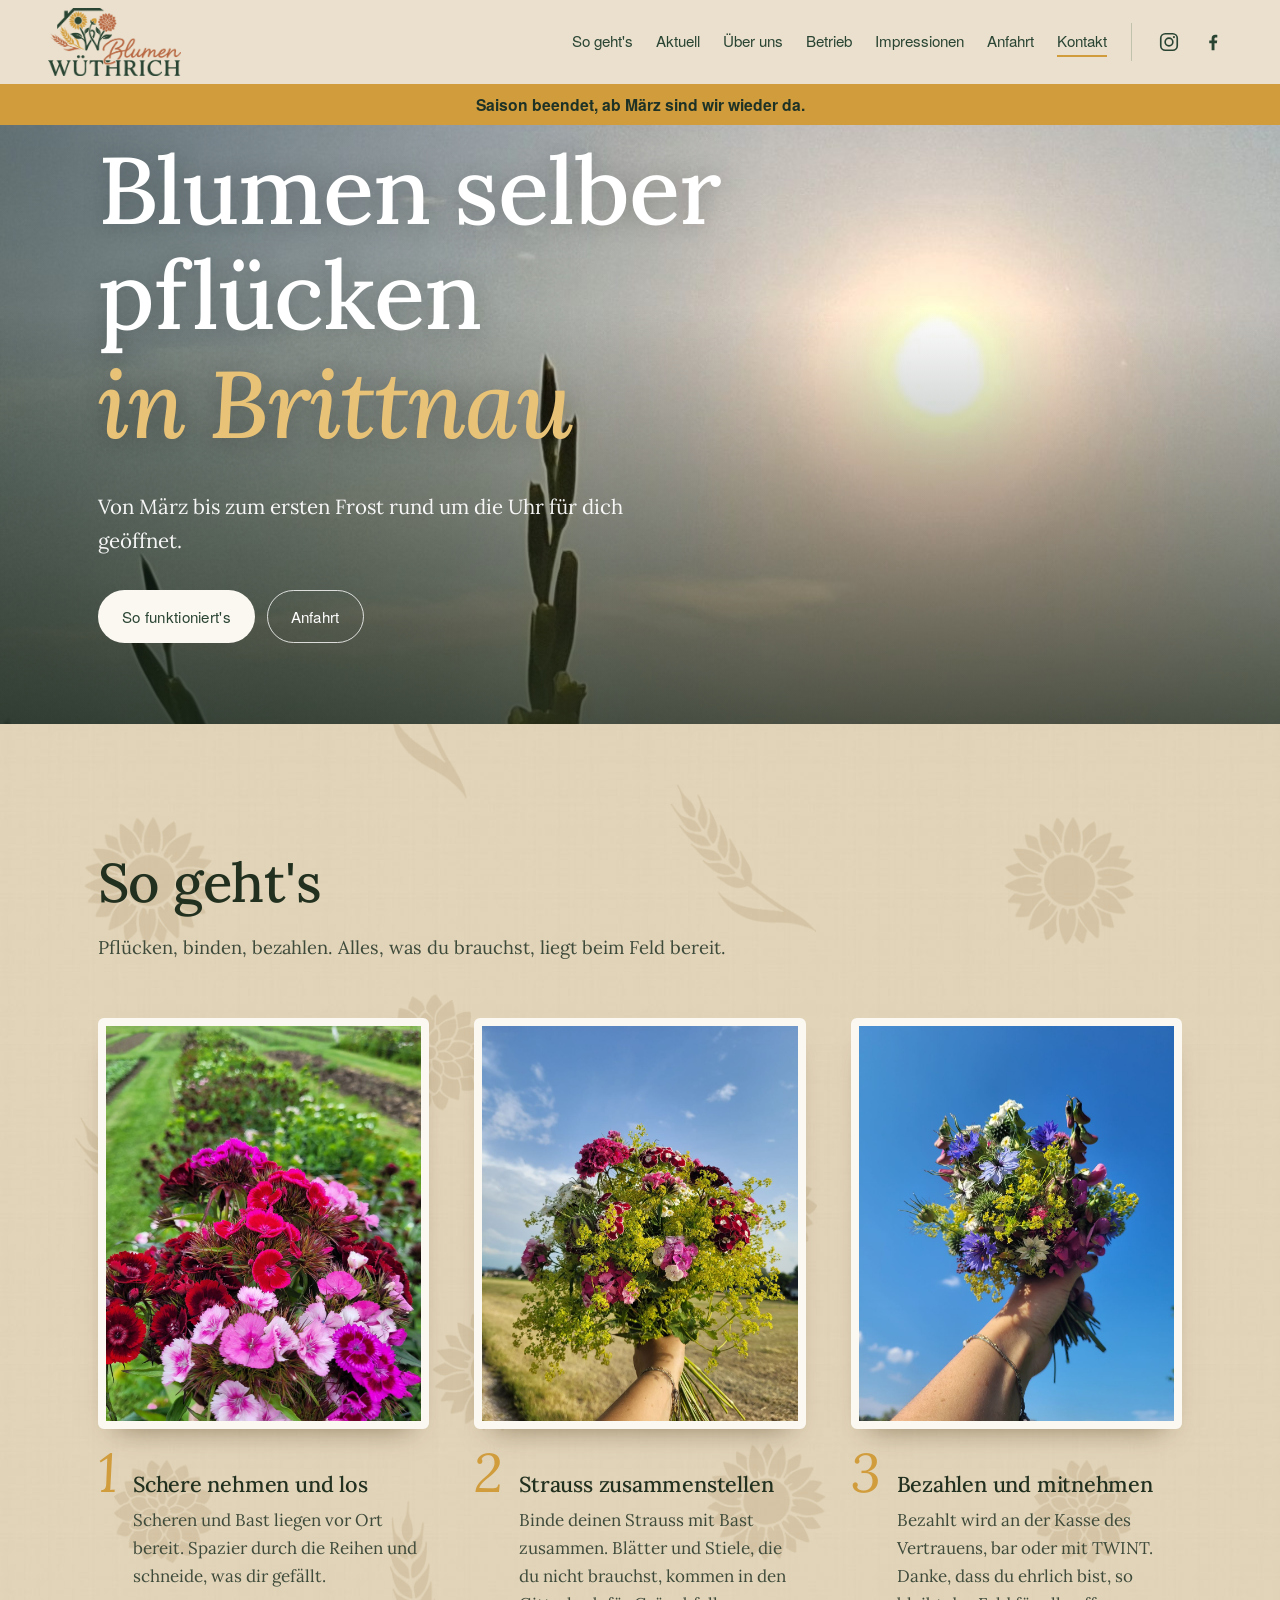
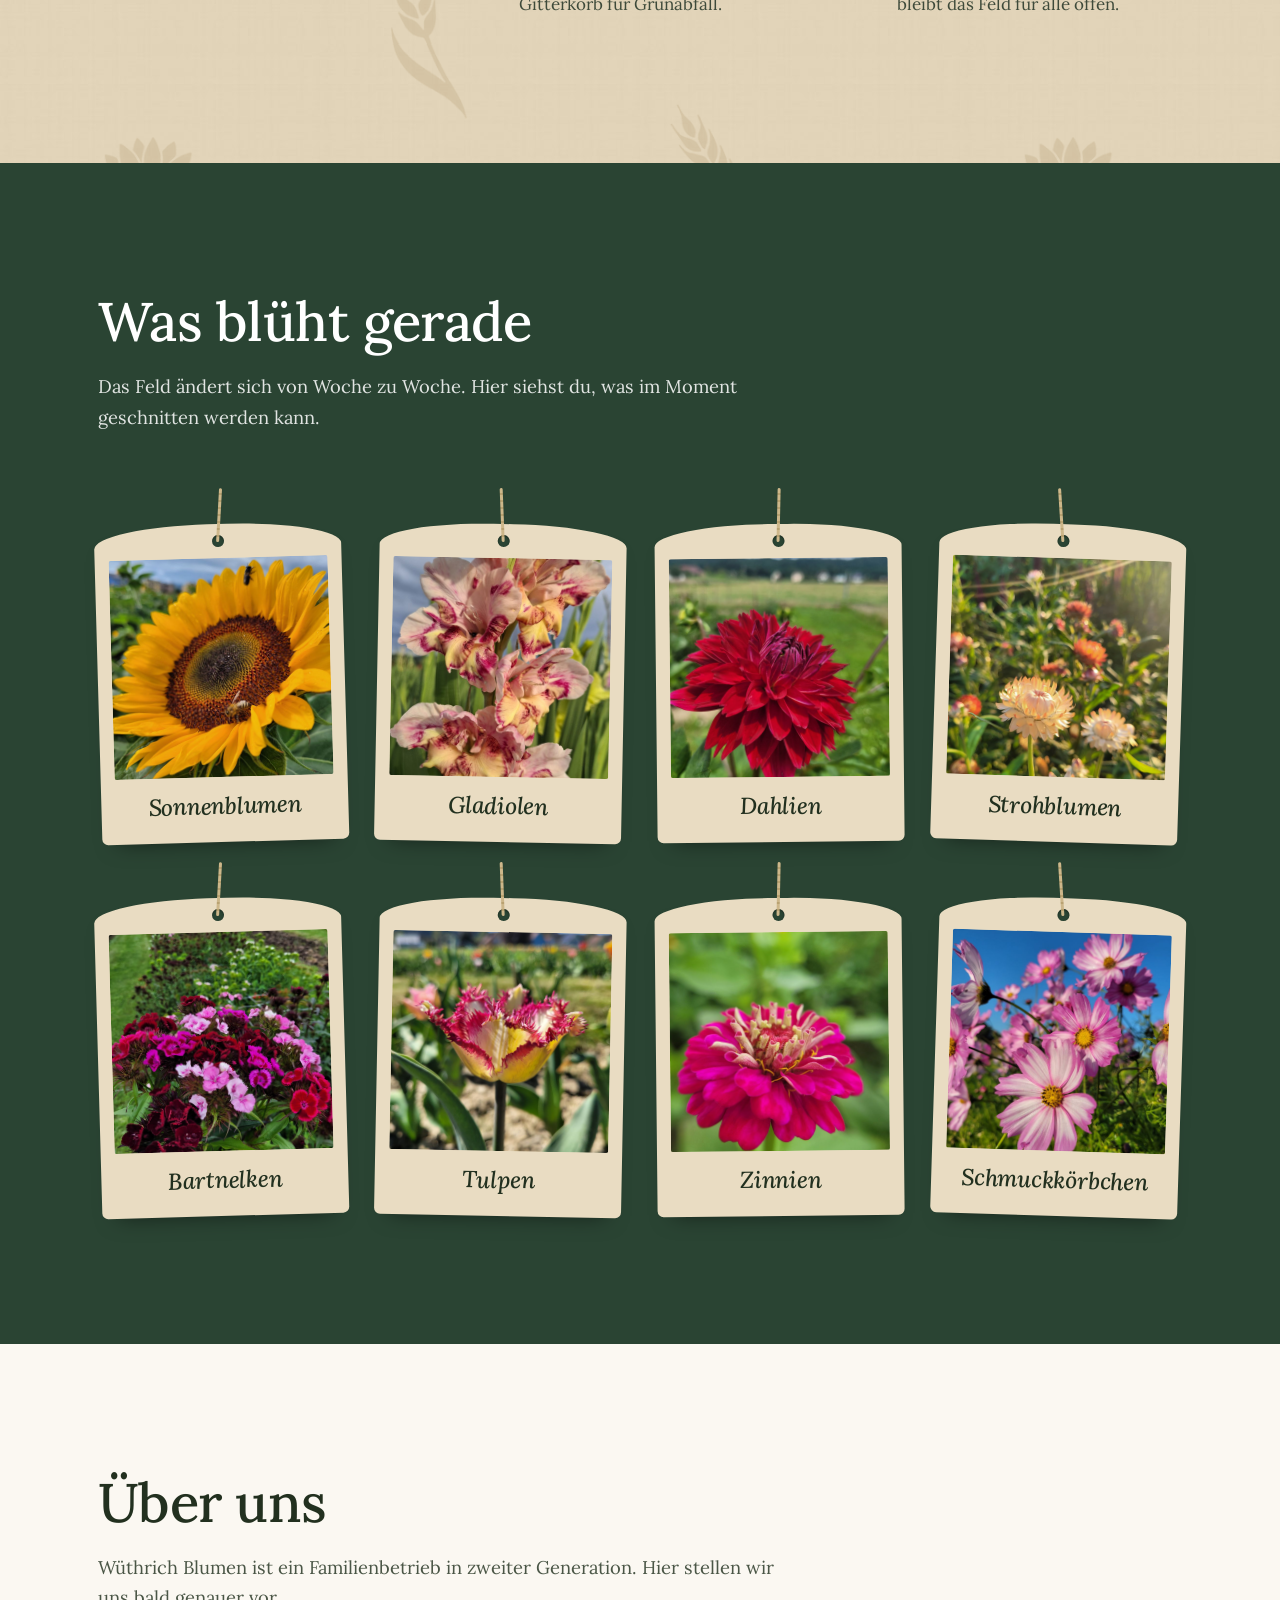
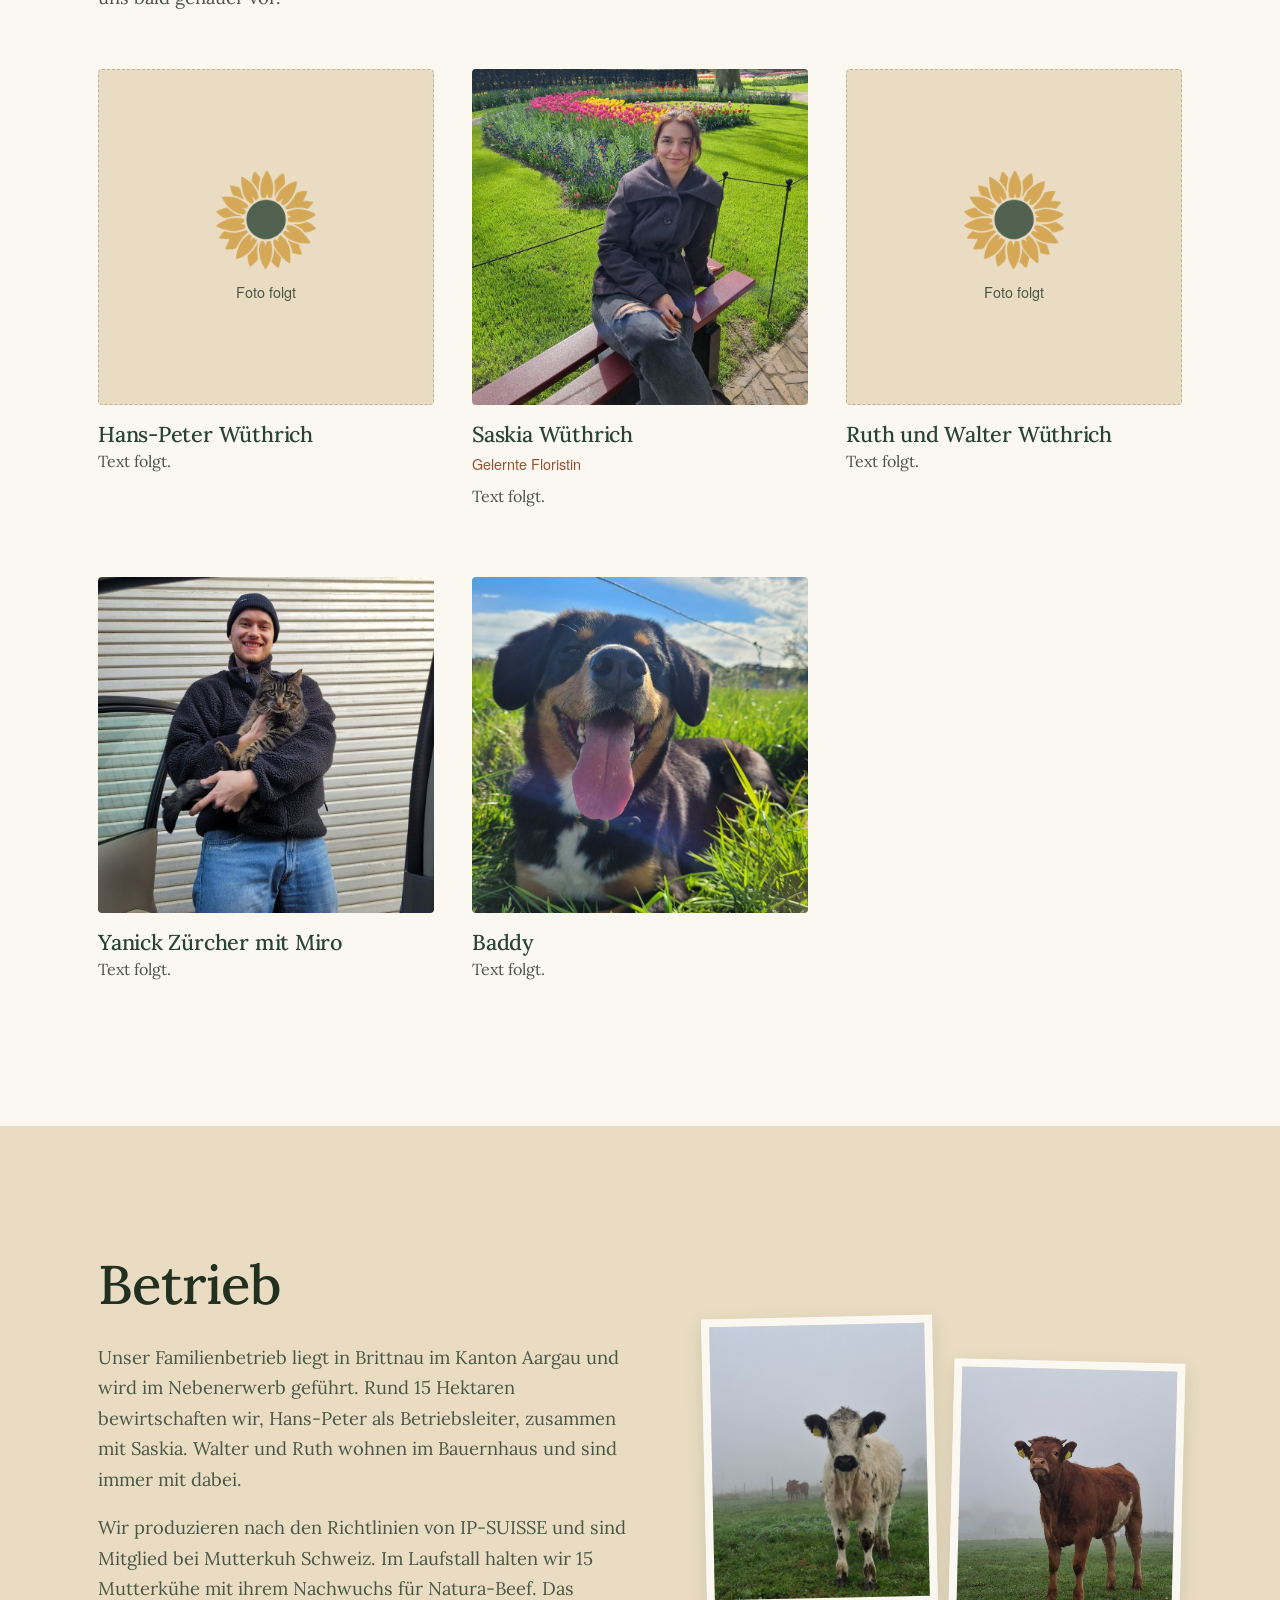
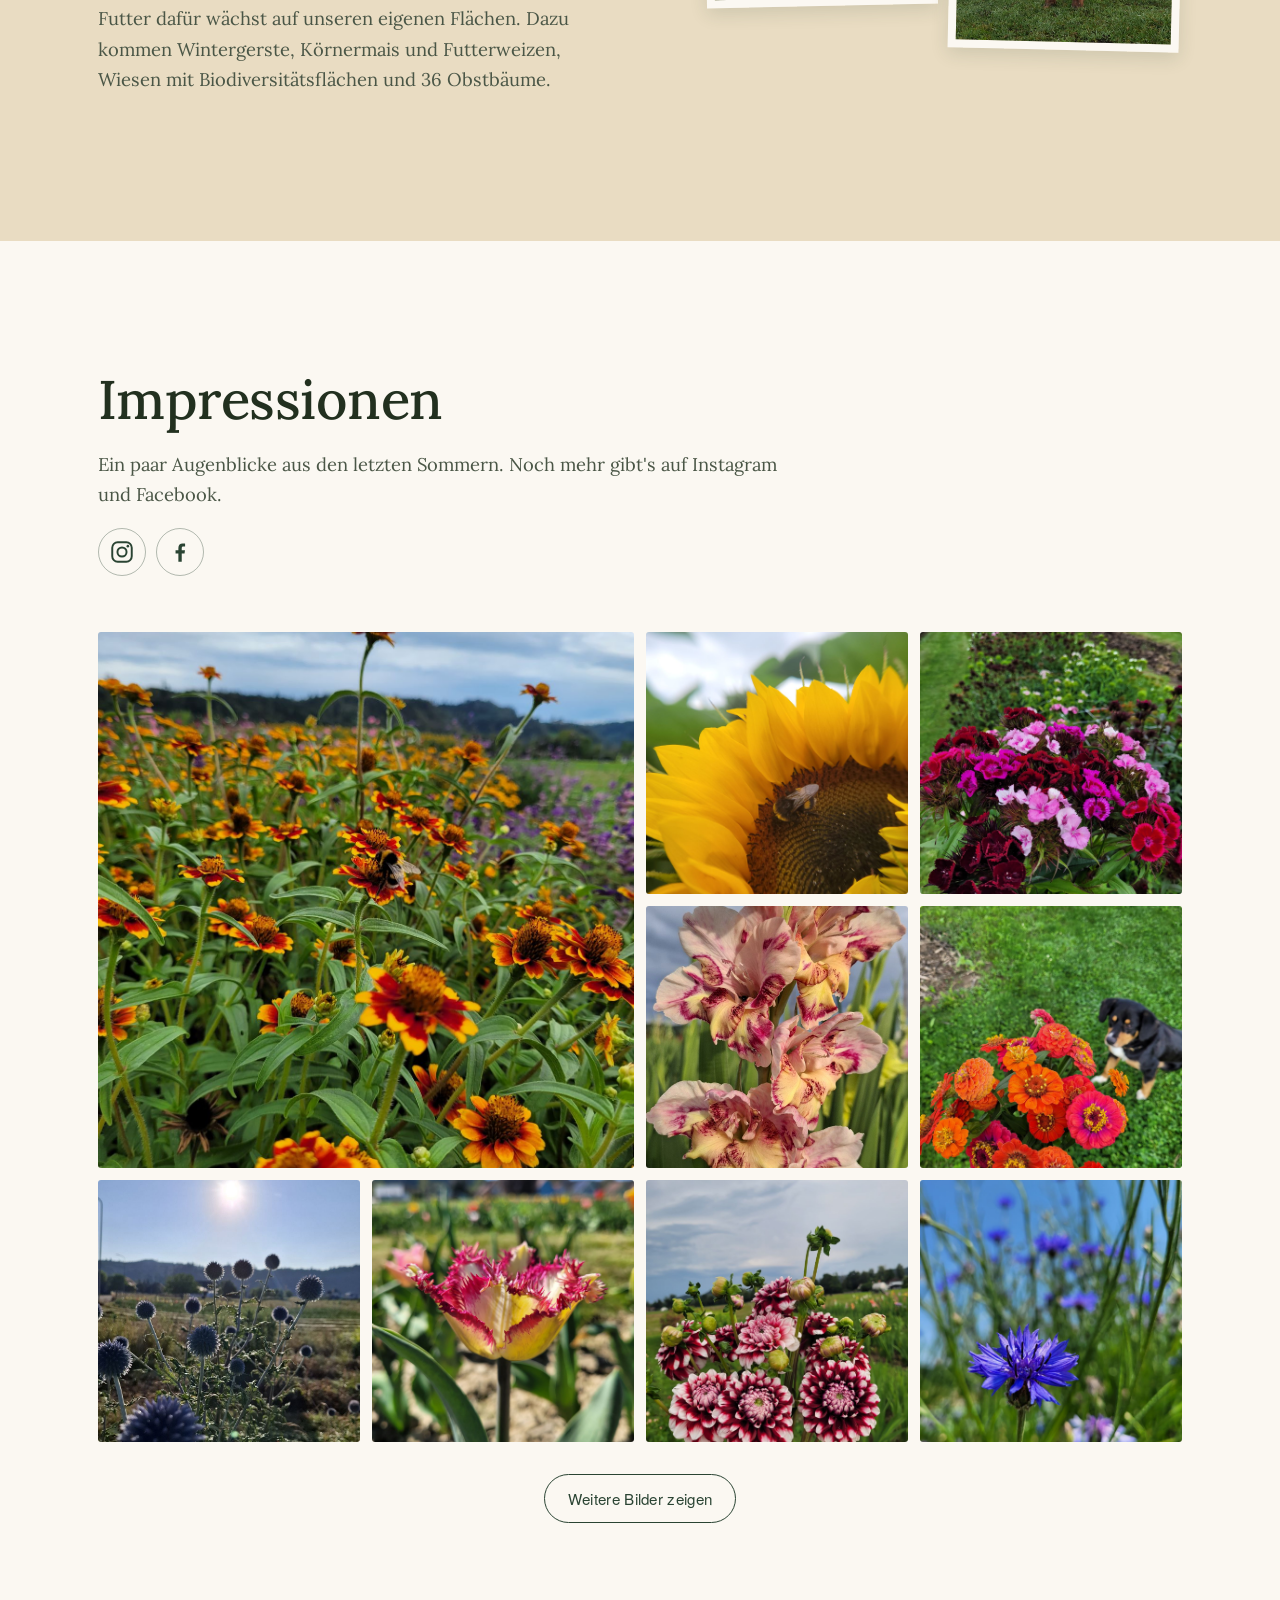
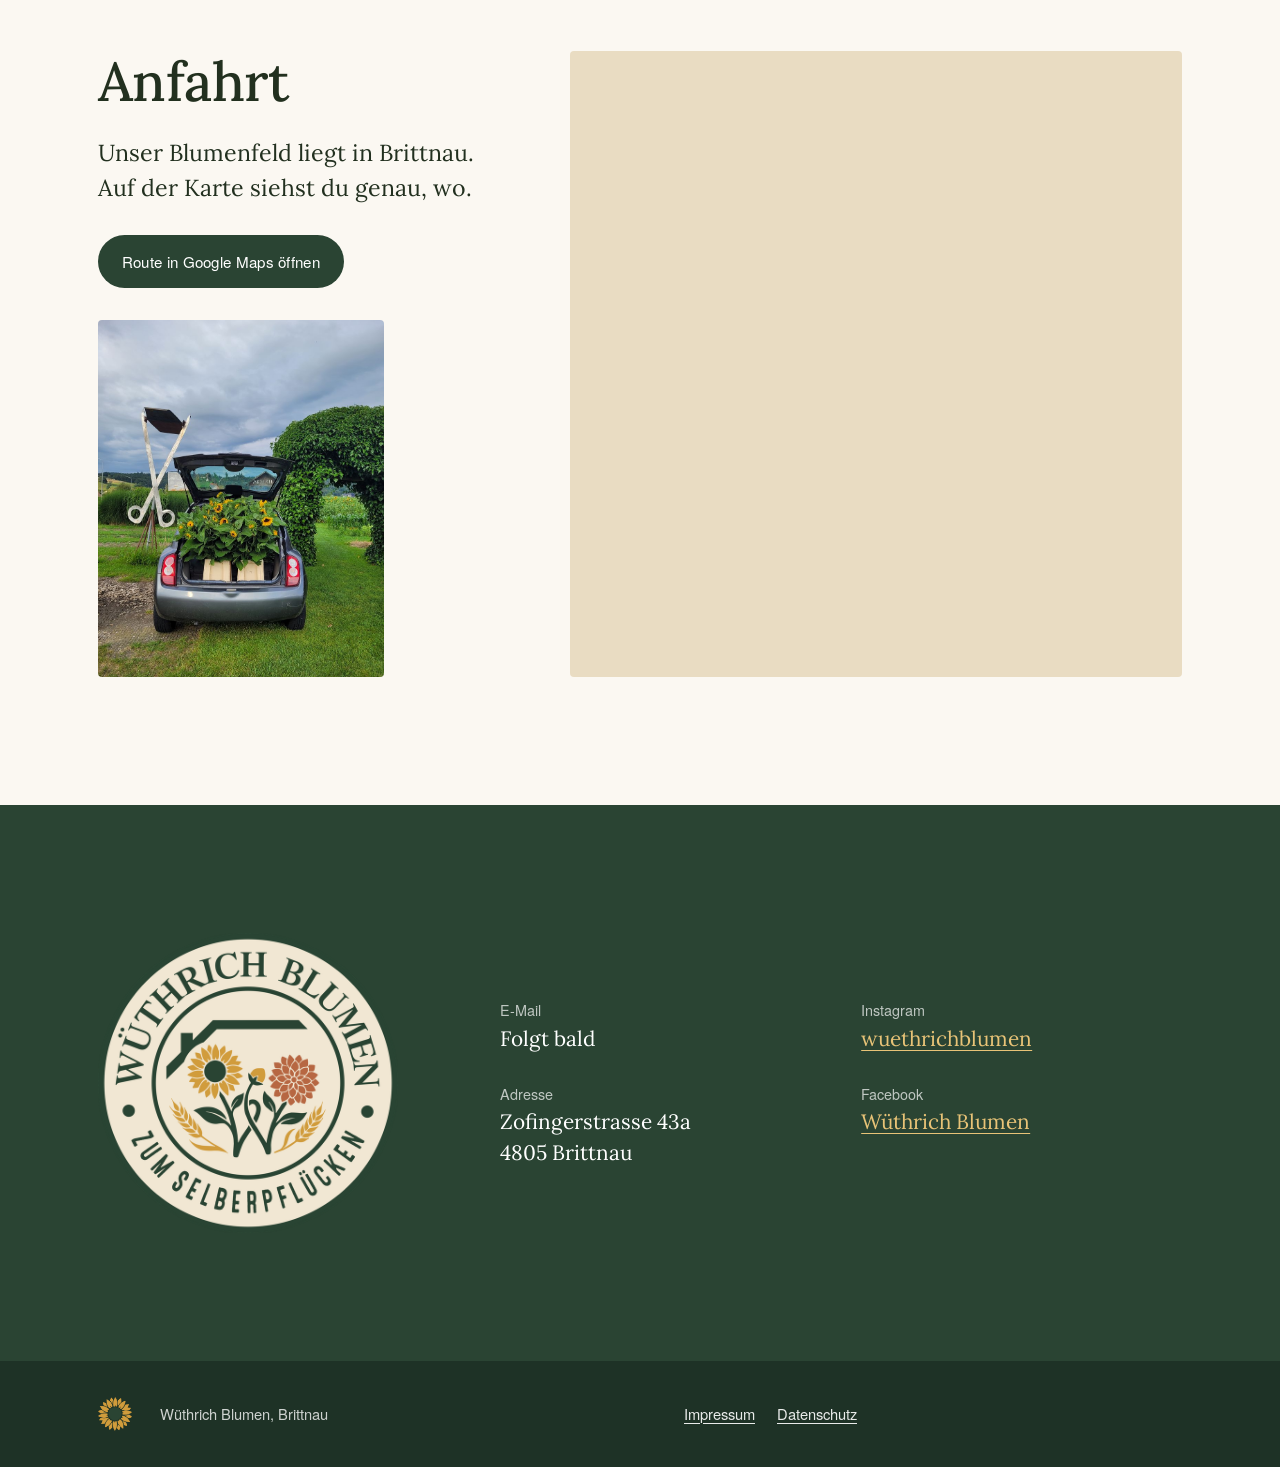
==== commit d7ff2910: "Add files via upload" ====
--- a/index.html
+++ b/index.html
@@ -4,10 +4,18 @@
 <meta charset="utf-8">
 <meta name="viewport" content="width=device-width, initial-scale=1">
 <title>Wüthrich Blumen – Blumen selber pflücken in Brittnau</title>
-<meta name="description" content="Blumenfeld zum Selberpflücken in Brittnau AG. Sonnenblumen, Gladiolen, Dahlien, Strohblumen, Bartnelken und Tulpen – rund um die Uhr offen, bezahlt wird bar oder mit TWINT.">
+<meta name="description" content="Blumen selber pflücken in Brittnau AG: Sonnenblumen, Gladiolen, Dahlien und mehr. Von März bis zum ersten Frost rund um die Uhr offen, bezahlt wird bar oder mit TWINT.">
 <meta property="og:title" content="Wüthrich Blumen – Blumen selber pflücken in Brittnau">
 <meta property="og:description" content="Ein Blumenfeld in zweiter Generation. Rund um die Uhr offen, Kasse des Vertrauens.">
-<meta property="og:image" content="/img/hero-sonnenblumen-klein.jpg">
+<meta property="og:image" content="https://xn--wthrichblumen-wob.ch/img/og-vorschau.jpg">
+<meta property="og:image:width" content="1200">
+<meta property="og:image:height" content="630">
+<meta property="og:image:alt" content="Zwei Körbe mit Sonnenblumen und Gladiolen im Abendlicht auf dem Blumenfeld in Brittnau">
+<meta property="og:url" content="https://xn--wthrichblumen-wob.ch/">
+<meta property="og:site_name" content="Wüthrich Blumen">
+<meta property="og:locale" content="de_CH">
+<meta name="twitter:card" content="summary_large_image">
+<link rel="canonical" href="https://xn--wthrichblumen-wob.ch/">
 <meta property="og:type" content="website">
 <meta name="theme-color" content="#2A4433">
 <link rel="icon" href="/favicon.ico" sizes="any">
@@ -15,6 +23,37 @@
 <link rel="apple-touch-icon" href="/img/favicon-180.png">
 <link rel="preload" href="/fonts/lora.woff" as="font" type="font/woff" crossorigin>
 <link rel="stylesheet" href="/css/style.css">
+<script type="application/ld+json">
+{
+  "@context": "https://schema.org",
+  "@type": "Florist",
+  "name": "Wüthrich Blumen",
+  "description": "Blumenfeld zum Selberpflücken in Brittnau AG. Von März bis zum ersten Frost rund um die Uhr geöffnet, bezahlt wird bar oder mit TWINT.",
+  "url": "https://xn--wthrichblumen-wob.ch/",
+  "image": "https://xn--wthrichblumen-wob.ch/img/og-vorschau.jpg",
+  "logo": "https://xn--wthrichblumen-wob.ch/img/logo.png",
+  "address": {
+    "@type": "PostalAddress",
+    "streetAddress": "Zofingerstrasse 43a",
+    "postalCode": "4805",
+    "addressLocality": "Brittnau",
+    "addressRegion": "AG",
+    "addressCountry": "CH"
+  },
+  "geo": {
+    "@type": "GeoCoordinates",
+    "latitude": 47.2732114,
+    "longitude": 7.9449196
+  },
+  "hasMap": "https://maps.app.goo.gl/EA5FFvUT3hSXM1ha8",
+  "paymentAccepted": "Bargeld, TWINT",
+  "currenciesAccepted": "CHF",
+  "sameAs": [
+    "https://www.instagram.com/wuethrichblumen/",
+    "https://www.facebook.com/people/W%C3%BCthrich-Blumen/61595349444311/"
+  ]
+}
+</script>
 </head>
 <body>
 
@@ -35,7 +74,7 @@
         <li><a href="#so-gehts">So geht's</a></li>
         <li><a href="#aktuell">Aktuell</a></li>
         <li><a href="#ueber-uns">Über uns</a></li>
-        <li><a href="#hofgeschichte">Hofgeschichte</a></li>
+        <li><a href="#betrieb">Betrieb</a></li>
         <li><a href="#impressionen">Impressionen</a></li>
         <li><a href="#anfahrt">Anfahrt</a></li>
         <li><a href="#kontakt">Kontakt</a></li>
@@ -58,6 +97,7 @@
 
   <!-- START -->
   <section class="hero" id="top">
+    <p class="saison" id="saisonHinweis" role="status" hidden></p>
     <picture>
       <source media="(max-width: 700px)" srcset="/img/hero-sonnenblumen-handy.jpg" width="1291" height="2296">
       <img class="hero__img" src="/img/hero-sonnenblumen-1800.jpg" srcset="/img/hero-sonnenblumen-1800.jpg 1800w, /img/hero-sonnenblumen.jpg 3200w" sizes="100vw" width="1800" height="1013" fetchpriority="high" alt="Zwei Körbe mit Sonnenblumen und Gladiolen im Abendlicht vor dem Blumenfeld in Brittnau">
@@ -116,6 +156,7 @@
         <p class="aktuell__hinweis" id="aktuellHinweis">Das Feld ändert sich von Woche zu Woche. Hier siehst du, was im Moment geschnitten werden kann.</p>
         <p class="aktuell__stand" id="aktuellStand"></p>
       </div>
+      <p class="aktuell__leer" id="aktuellLeer" hidden>Im Moment blüht nichts, bald geht es wieder los.</p>
       <ul class="etiketten" id="aktuellListe">
         <!-- wird aus /content/aktuell.json gefüllt -->
       </ul>
@@ -136,17 +177,17 @@
     </div>
   </section>
 
-  <!-- HOFGESCHICHTE -->
-  <section class="abschnitt geschichte" id="hofgeschichte" aria-labelledby="geschichte-titel">
-    <div class="rahmen geschichte__raster" id="geschichteRaster">
-      <div class="geschichte__text">
-        <h2 id="geschichte-titel">Hofgeschichte</h2>
-        <div id="geschichteText"><p>Die Geschichte unseres Hofes folgt bald.</p></div>
-      </div>
-      <figure class="geschichte__bild" id="geschichteBild" hidden>
-        <img src="" alt="" loading="lazy">
-        <figcaption></figcaption>
-      </figure>
+  <!-- BETRIEB -->
+  <section class="abschnitt betrieb" id="betrieb" aria-labelledby="betrieb-titel">
+    <div class="rahmen betrieb__raster">
+      <div class="betrieb__text">
+        <h2 id="betrieb-titel">Betrieb</h2>
+        <div id="betriebText"><p>Text folgt bald.</p></div>
+      </div>
+      <div class="betrieb__bilder" id="betriebBilder">
+        <figure class="betrieb__bild betrieb__bild--1"><img id="betriebBild1" src="/img/betrieb-1.jpg" alt="Kalb auf der Weide im Morgennebel" width="1000" height="1333" loading="lazy"></figure>
+        <figure class="betrieb__bild betrieb__bild--2"><img id="betriebBild2" src="/img/betrieb-2.jpg" alt="Braunes Kalb auf der Weide im Nebel" width="1400" height="1050" loading="lazy"></figure>
+      </div>
     </div>
   </section>
 
@@ -233,8 +274,6 @@
     <ul>
       <li><a href="/impressum.html">Impressum</a></li>
       <li><a href="/datenschutz.html">Datenschutz</a></li>
-      <li><a class="js-instagram" href="https://www.instagram.com/wuethrichblumen/" rel="noopener" target="_blank">Instagram</a></li>
-      <li><a class="js-facebook" href="https://www.facebook.com/people/W%C3%BCthrich-Blumen/61595349444311/" rel="noopener" target="_blank">Facebook</a></li>
     </ul>
   </div>
 </footer>
--- a/css/style.css
+++ b/css/style.css
@@ -259,7 +259,7 @@
 
 /* ---------- Über uns ---------- */
 .personen { list-style: none; margin: 0; padding: 0; display: grid; grid-template-columns: repeat(3, minmax(0, 1fr)); gap: clamp(28px, 4vw, 56px) clamp(20px, 3vw, 40px); }
-.person__bild { aspect-ratio: 4 / 5; border-radius: 4px; overflow: hidden; background: var(--packpapier); margin-bottom: 16px; }
+.person__bild { aspect-ratio: 1 / 1; border-radius: 4px; overflow: hidden; background: var(--packpapier); margin-bottom: 16px; }
 .person__bild img { width: 100%; height: 100%; object-fit: cover; }
 .person__platzhalter { height: 100%; display: grid; place-items: center; align-content: center; gap: 10px; color: var(--tinte-weich); font-family: var(--sans); font-size: .9rem; border: 1.5px dashed rgba(42,68,51,.25); border-radius: 4px; }
 .person__platzhalter img { width: 30%; height: auto; opacity: .8; }
@@ -269,17 +269,18 @@
 @media (max-width: 900px) { .personen { grid-template-columns: repeat(2, minmax(0, 1fr)); } }
 @media (max-width: 420px) { .personen { gap: 16px; } .person h3 { font-size: 1.1rem; } }
 
-/* ---------- Hofgeschichte ---------- */
-.geschichte { background: var(--packpapier); }
-.geschichte__raster { display: grid; grid-template-columns: 1fr; gap: clamp(32px, 6vw, 88px); align-items: center; }
-.geschichte__raster.mit-bild { grid-template-columns: 1.15fr .85fr; }
-.geschichte__text h2 { margin-bottom: .5em; }
-.geschichte__text p { font-size: 1.15rem; color: var(--tinte-weich); }
-.geschichte__bild { margin: 0; }
-.geschichte__bild img { width: 100%; aspect-ratio: 4 / 5; object-fit: cover; border-radius: 4px; }
-.geschichte__bild figcaption { font-style: italic; font-size: .95rem; color: var(--tinte-weich); margin-top: 8px; }
-.geschichte__bild figcaption:empty { display: none; }
-@media (max-width: 820px) { .geschichte__raster.mit-bild { grid-template-columns: 1fr; } .geschichte__bild { max-width: 420px; } }
+/* ---------- Betrieb ---------- */
+.betrieb { background: var(--packpapier); }
+.betrieb__raster { display: grid; grid-template-columns: 1.05fr .95fr; gap: clamp(32px, 6vw, 88px); align-items: center; }
+.betrieb__text h2 { margin-bottom: .5em; }
+.betrieb__text p { font-size: 1.15rem; color: var(--tinte-weich); }
+.betrieb__bilder { display: grid; grid-template-columns: 1fr 1fr; gap: 16px; align-items: start; }
+.betrieb__bild { margin: 0; }
+.betrieb__bild img { width: 100%; aspect-ratio: 4 / 5; object-fit: cover; border: 8px solid var(--papier); box-shadow: 0 6px 18px rgba(42,68,51,.14); }
+.betrieb__bild--1 { transform: rotate(-1.2deg); }
+.betrieb__bild--2 { margin-top: 44px; transform: rotate(1.4deg); }
+.betrieb__bild--2 img { object-position: 62% 50%; }
+@media (max-width: 820px) { .betrieb__raster { grid-template-columns: 1fr; } .betrieb__bilder { gap: 12px; } .betrieb__bild--2 { margin-top: 28px; } .betrieb__bild img { border-width: 6px; } }
 
 /* ---------- Impressionen ---------- */
 .galerie { list-style: none; margin: 0; padding: 0; display: grid; grid-template-columns: repeat(4, minmax(0, 1fr)); grid-auto-flow: dense; gap: 12px; }
@@ -360,3 +361,14 @@
 .zurueck { font-family: var(--sans); font-size: .95rem; }
 
 .nur-vorlesen { position: absolute; width: 1px; height: 1px; padding: 0; margin: -1px; overflow: hidden; clip: rect(0 0 0 0); white-space: nowrap; border: 0; }
+
+/* ---------- Saison-Hinweis und leere Liste ---------- */
+.hero .saison {
+  position: absolute; top: var(--bar-h); left: 0; right: 0; z-index: 3; margin: 0; max-width: none;
+  background: var(--ocker); color: var(--tanne-tief);
+  font-family: var(--sans); font-weight: 600; font-size: .98rem; line-height: 1.35; text-align: center;
+  padding: 10px 16px;
+}
+.hero .saison[hidden] { display: none; }
+.aktuell__leer { font-size: 1.2rem; color: #fff; margin: 8px 0 0; max-width: none; }
+.aktuell__leer[hidden] { display: none; }
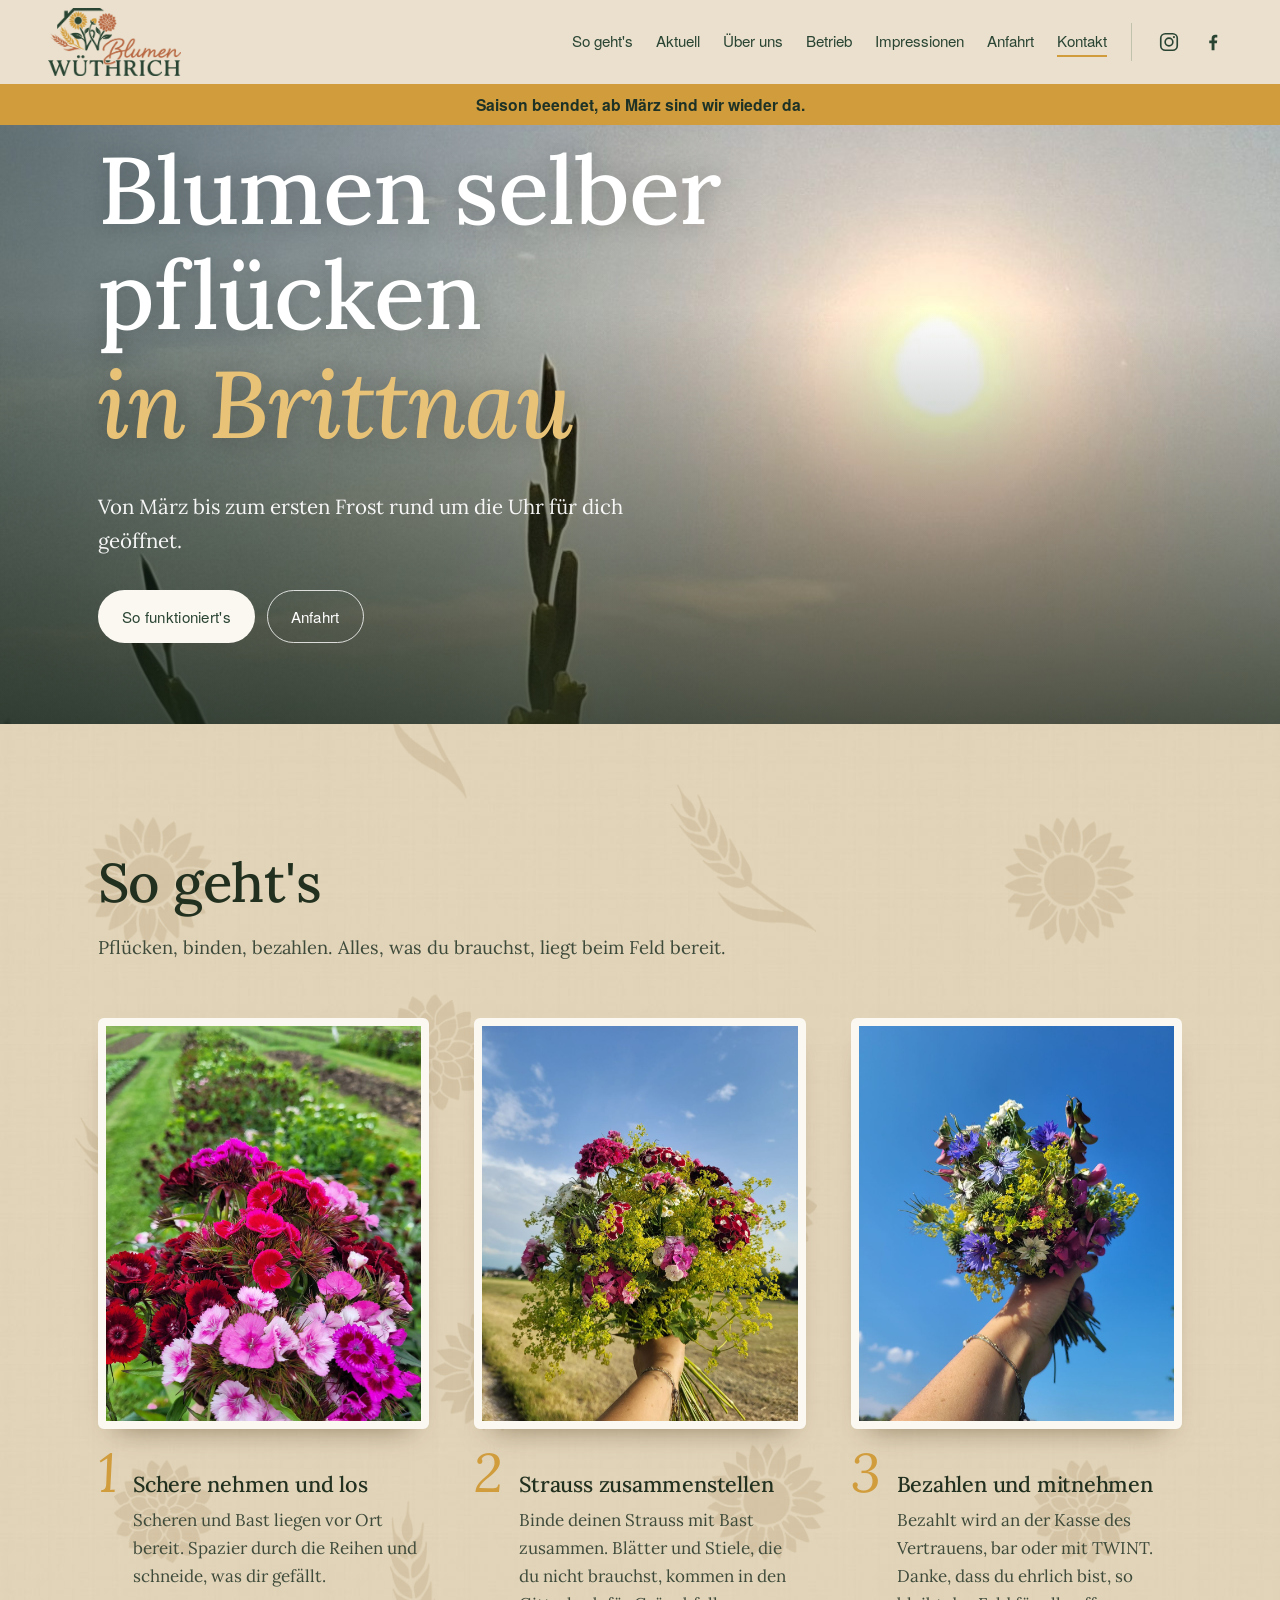
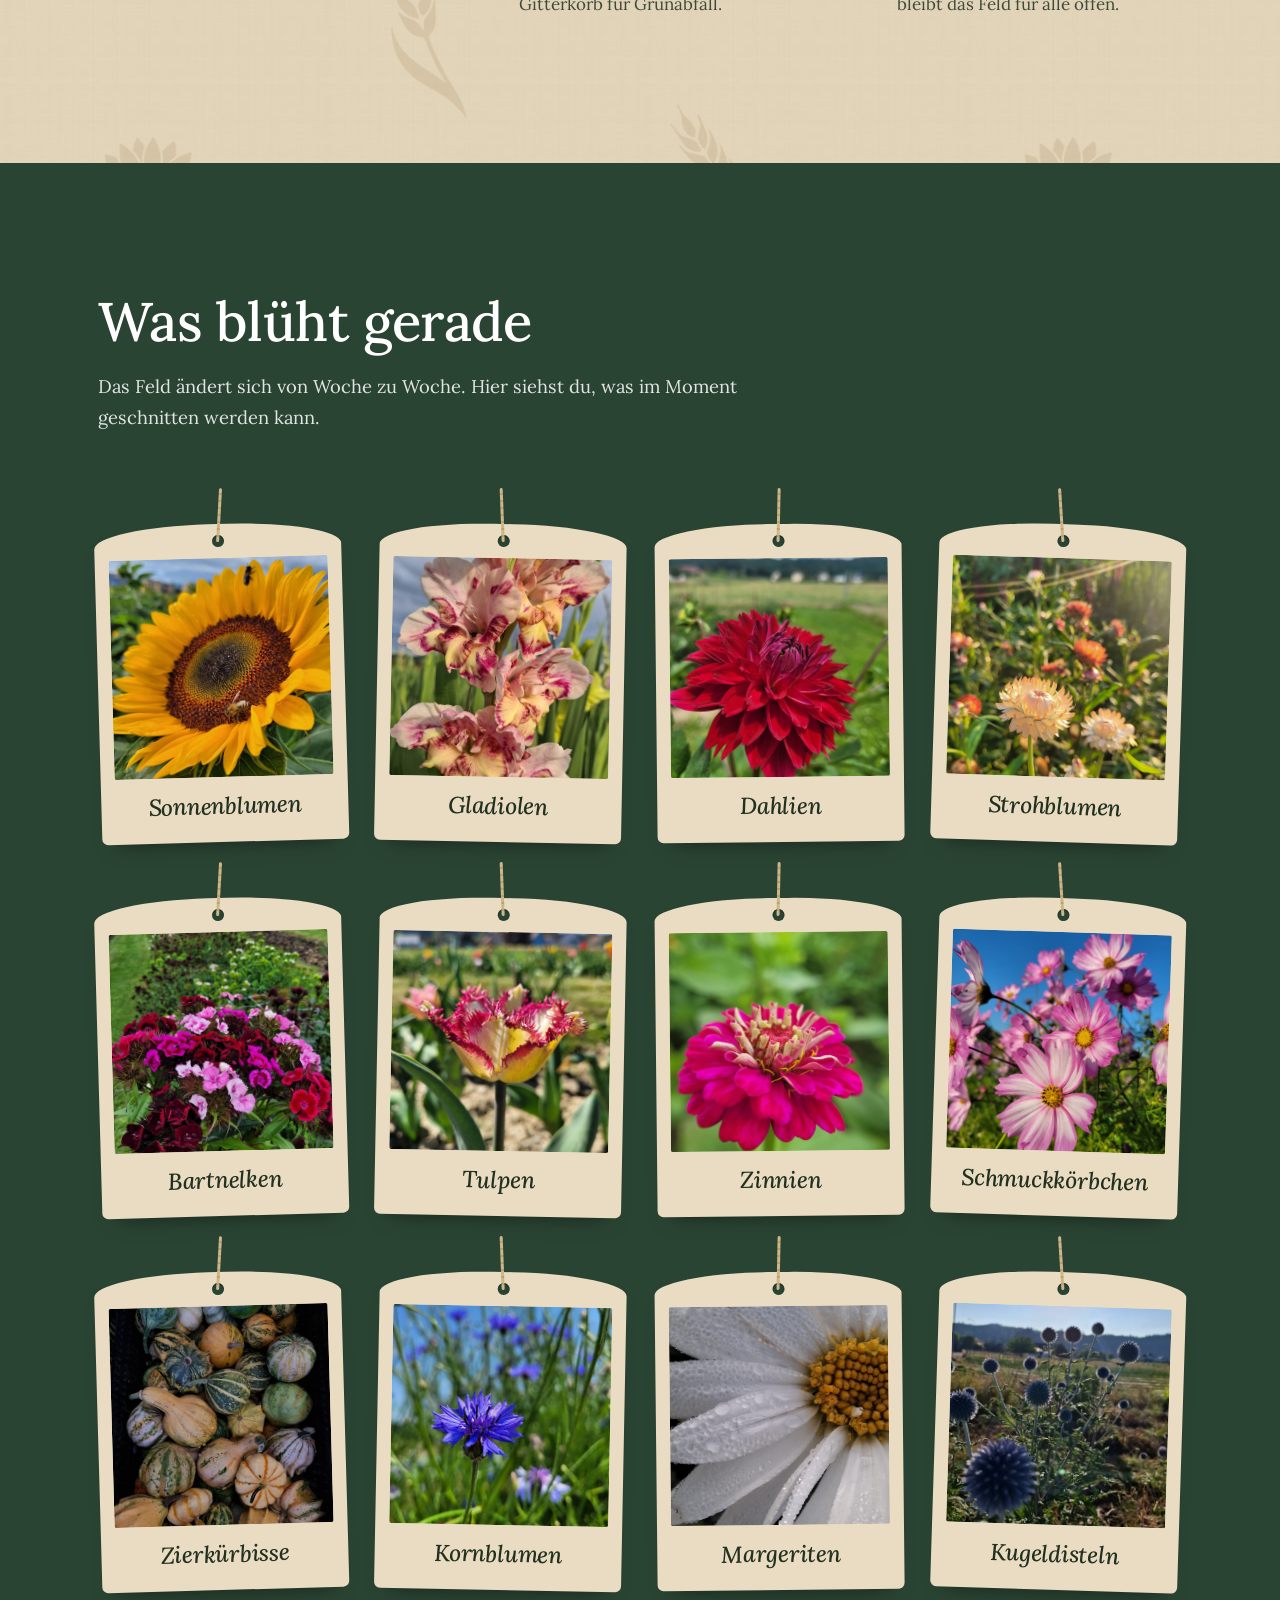
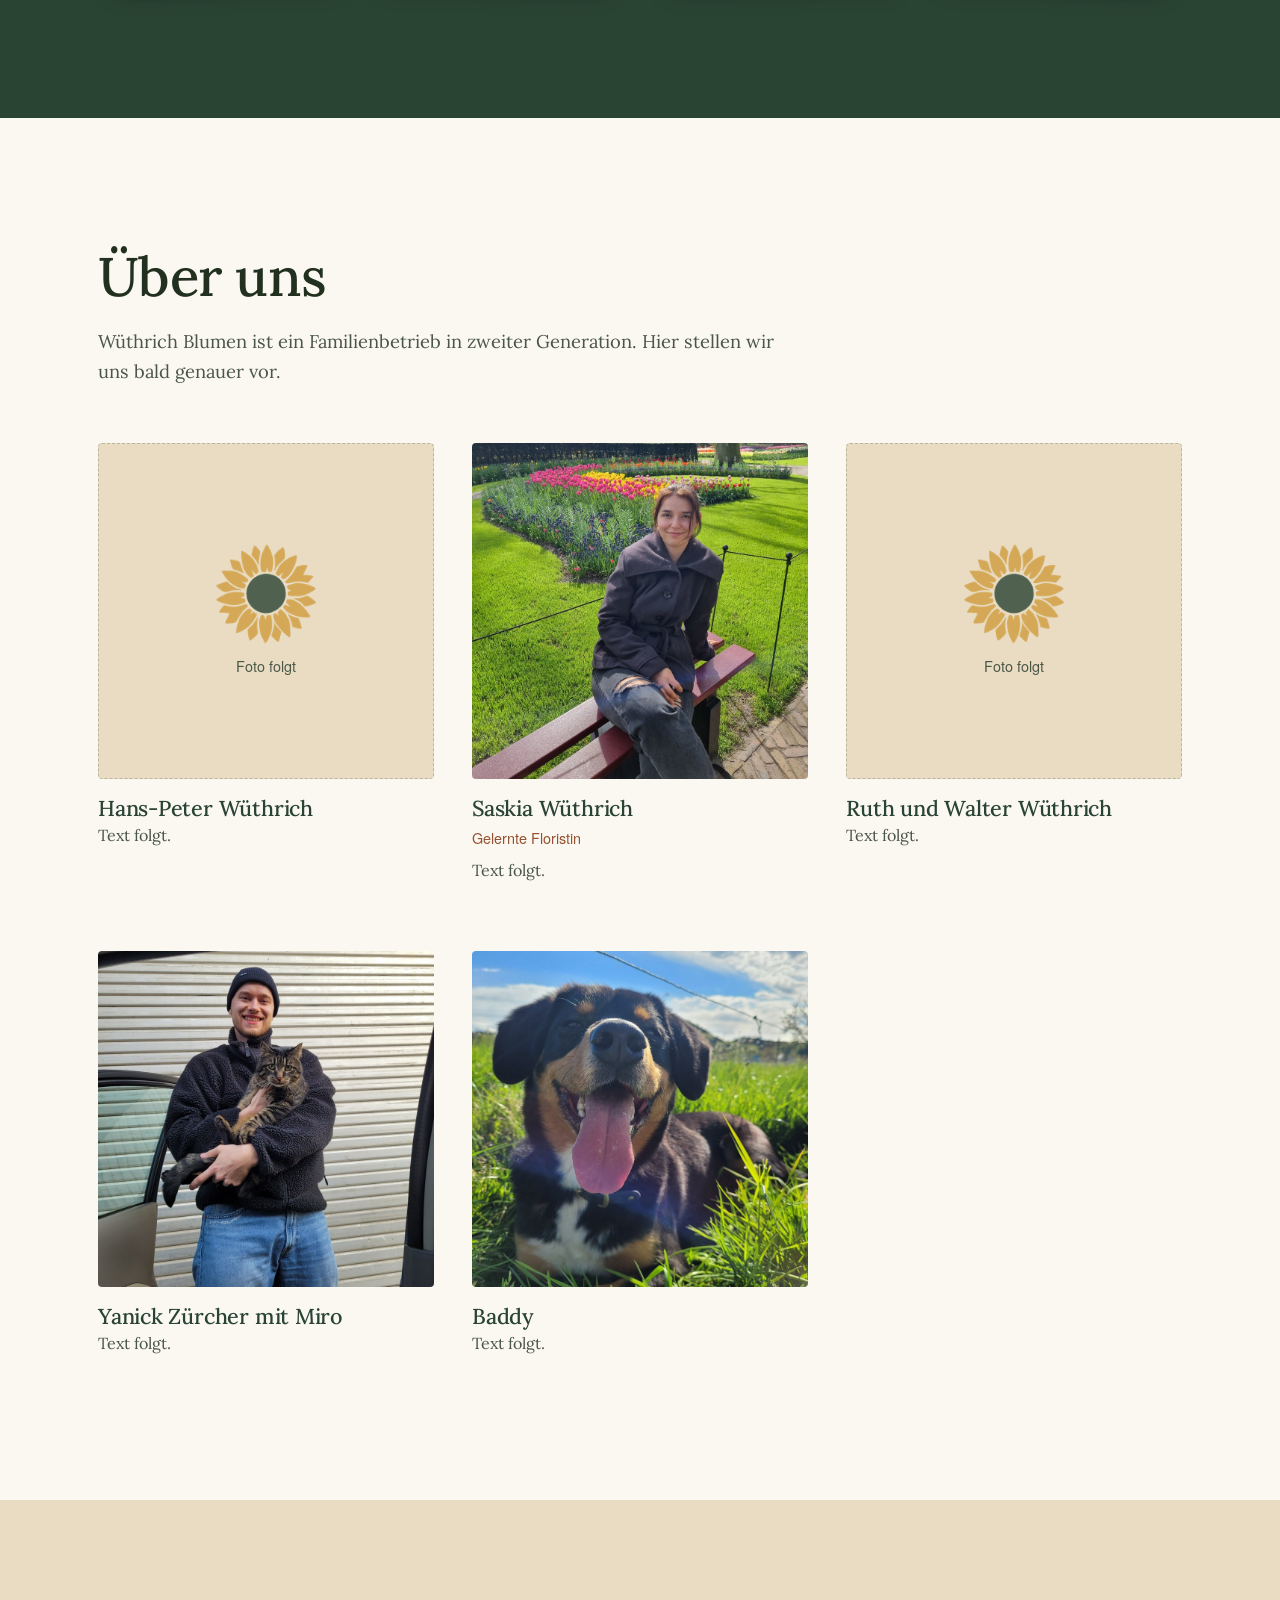
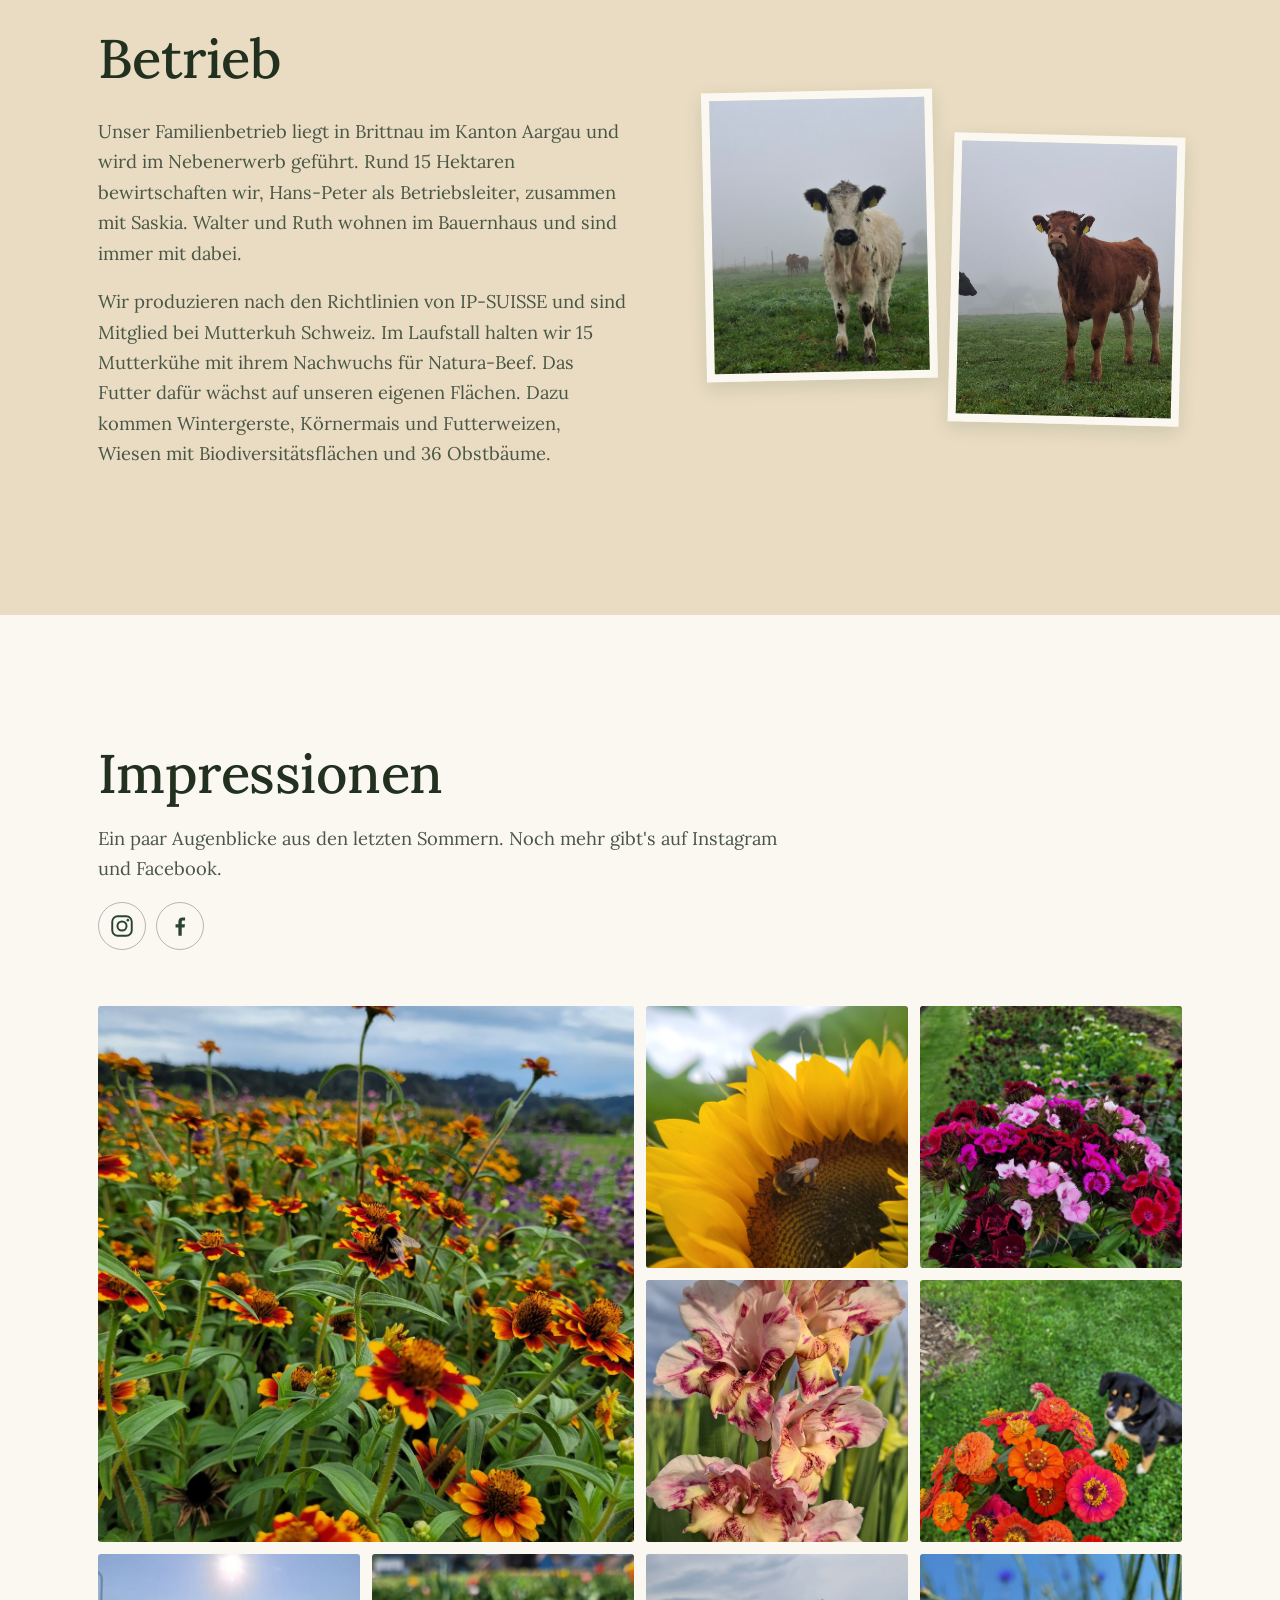
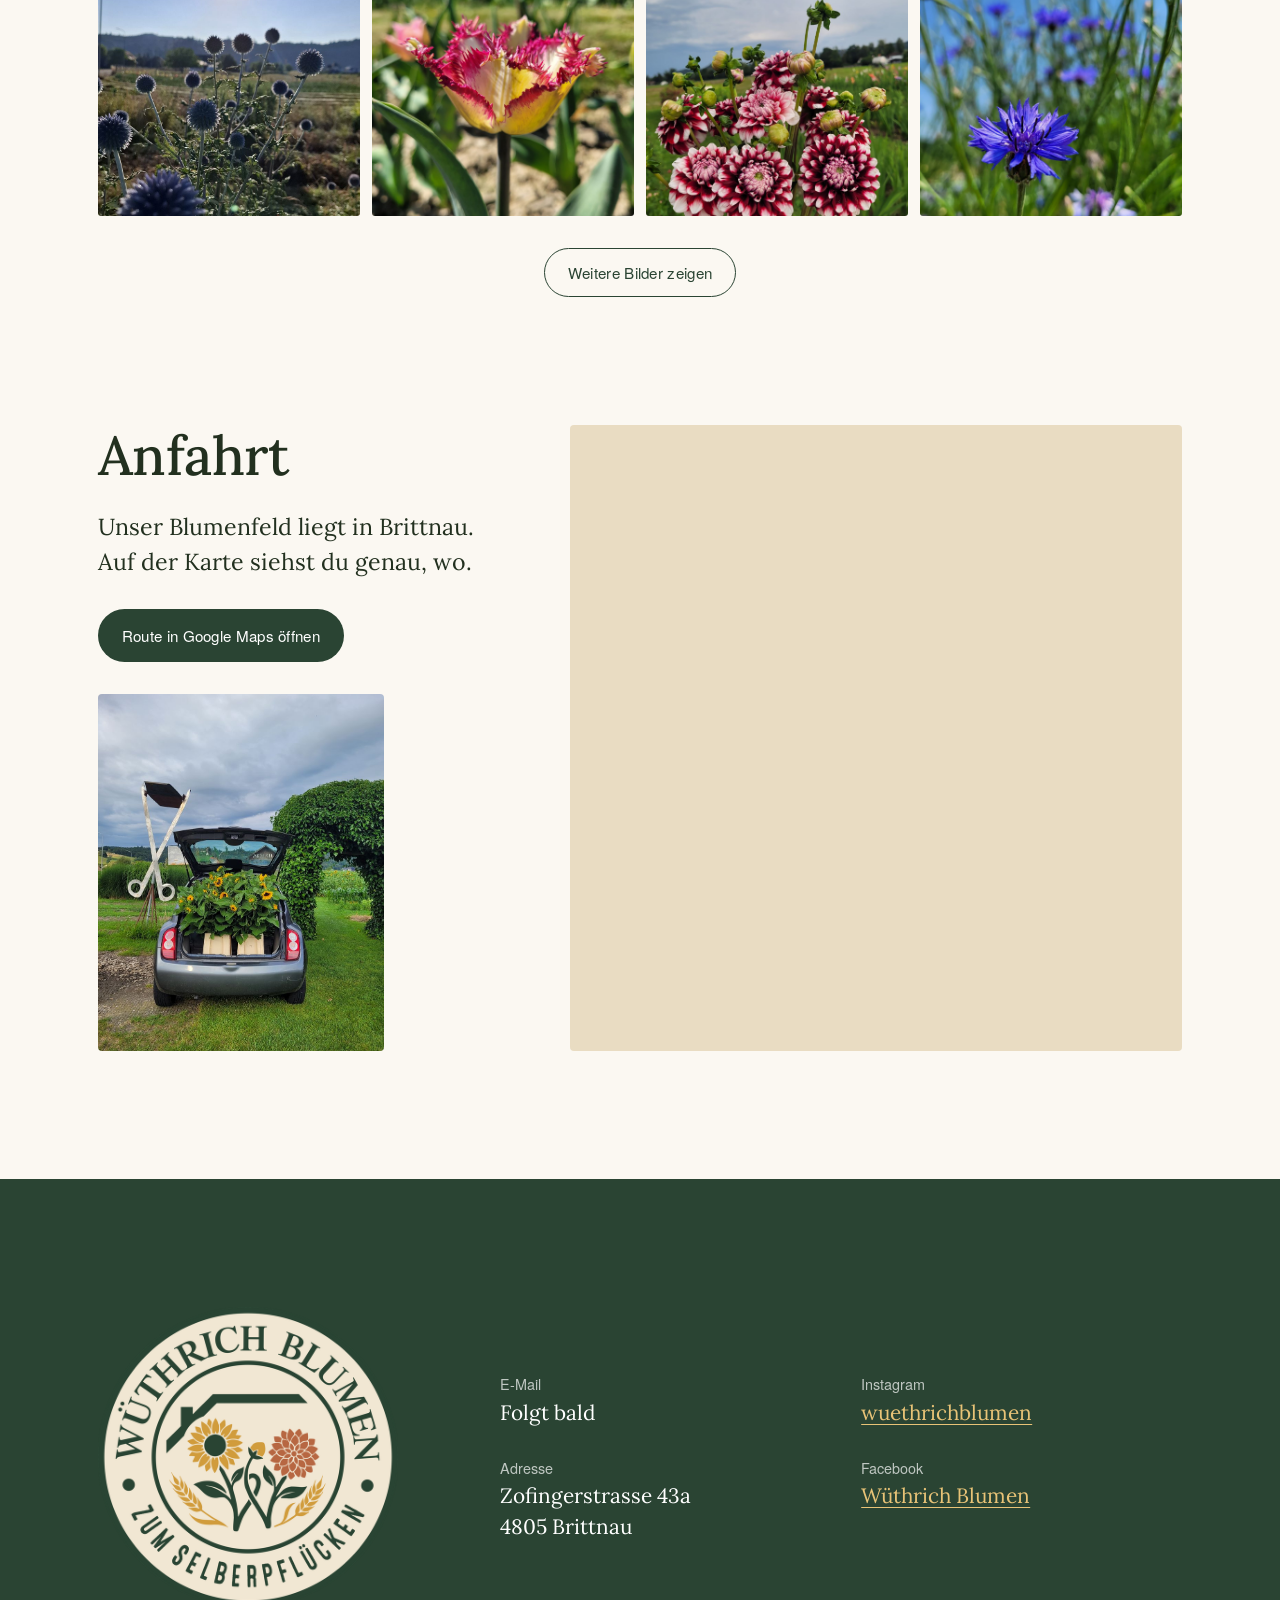
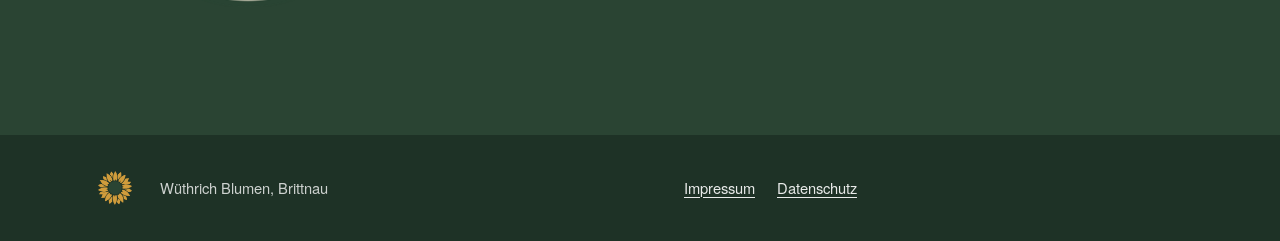
==== commit bf457200: "Add files via upload" ====
--- a/index.html
+++ b/index.html
@@ -99,9 +99,10 @@
   <section class="hero" id="top">
     <p class="saison" id="saisonHinweis" role="status" hidden></p>
     <picture>
-      <source media="(max-width: 700px)" srcset="/img/hero-sonnenblumen-handy.jpg" width="1291" height="2296">
-      <img class="hero__img" src="/img/hero-sonnenblumen-1800.jpg" srcset="/img/hero-sonnenblumen-1800.jpg 1800w, /img/hero-sonnenblumen.jpg 3200w" sizes="100vw" width="1800" height="1013" fetchpriority="high" alt="Zwei Körbe mit Sonnenblumen und Gladiolen im Abendlicht vor dem Blumenfeld in Brittnau">
+      <source id="heroHandy" media="(max-width: 700px)" srcset="">
+      <img class="hero__img" id="heroBild" alt="" width="1800" height="1013" fetchpriority="high">
     </picture>
+    <noscript><img class="hero__img hero__img--ohne-js" src="/img/hero-sonnenblumen-1800.jpg" alt="Zwei Körbe mit Sonnenblumen und Gladiolen im Abendlicht vor dem Blumenfeld in Brittnau"></noscript>
     <div class="hero__text">
       <h1>Blumen selber pflücken <span class="hero__ort">in Brittnau</span></h1>
       <p>Von März bis zum ersten Frost rund um die Uhr für dich geöffnet.</p>
--- a/css/style.css
+++ b/css/style.css
@@ -159,7 +159,9 @@
 }
 .hero picture { position: absolute; top: var(--bar-h); left: 0; right: 0; bottom: 0; }
 .hero__img { display: block; width: 100%; height: 100%; }
-.hero__img { object-fit: cover; object-position: 50% 0%; }
+.hero__img { object-fit: cover; object-position: var(--hero-pos, 50% 0%); opacity: 0; transition: opacity .6s ease; }
+.hero__img.geladen, .hero__img--ohne-js { opacity: 1; }
+.hero__img--ohne-js { position: absolute; top: var(--bar-h); left: 0; width: 100%; height: calc(100% - var(--bar-h)); }
 .hero::after {
   content: ""; position: absolute; inset: var(--bar-h) 0 0 0;
   background: linear-gradient(180deg, rgba(20,34,25,0) 35%, rgba(20,34,25,.72) 100%),
@@ -185,7 +187,7 @@
 @media (max-width: 700px) {
   .hero { height: auto; min-height: calc(var(--bar-h) + 148vw); }
   .hero::after { background: linear-gradient(180deg, rgba(20,34,25,.05) 25%, rgba(20,34,25,.82) 78%); }
-  .hero__img { object-position: 50% 0%; }
+  .hero__img { object-position: var(--hero-pos-handy, 50% 0%); }
 }
 
 /* ---------- So geht's ---------- */
@@ -218,10 +220,22 @@
 
 .etiketten {
   list-style: none; margin: 0; padding: 36px 0 0;
-  display: grid; grid-template-columns: repeat(4, minmax(0, 1fr));
+  display: grid; grid-template-columns: repeat(8, minmax(0, 1fr));
   gap: 56px 32px;
 }
-@media (max-width: 900px) { .etiketten { grid-template-columns: repeat(2, minmax(0, 1fr)); } }
+.etiketten > li { grid-column: span 2; }
+/* unvollständige letzte Reihe mittig */
+.etiketten > li:last-child:nth-child(4n+1) { grid-column: 4 / span 2; }
+.etiketten > li:nth-last-child(2):nth-child(4n+1) { grid-column: 3 / span 2; }
+.etiketten > li:last-child:nth-child(4n+2) { grid-column: 5 / span 2; }
+.etiketten > li:nth-last-child(3):nth-child(4n+1) { grid-column: 2 / span 2; }
+.etiketten > li:nth-last-child(2):nth-child(4n+2) { grid-column: 4 / span 2; }
+.etiketten > li:last-child:nth-child(4n+3) { grid-column: 6 / span 2; }
+@media (max-width: 900px) {
+  .etiketten { grid-template-columns: repeat(4, minmax(0, 1fr)); }
+  .etiketten > li, .etiketten > li:nth-child(n) { grid-column: span 2; }
+  .etiketten > li:last-child:nth-child(odd) { grid-column: 2 / span 2; }
+}
 
 .etikett {
   position: relative;
@@ -251,7 +265,7 @@
 .etikett h3 { font-style: italic; font-size: 1.45rem; margin: 14px 4px 2px; text-align: center; hyphens: auto; overflow-wrap: break-word; }
 .etikett p { font-size: .98rem; line-height: 1.5; margin: 0 4px; color: var(--tinte-weich); }
 @media (max-width: 560px) {
-  .etiketten { grid-template-columns: repeat(2, minmax(0, 1fr)); gap: 44px 14px; }
+  .etiketten { gap: 44px 14px; }
   .etikett { padding: 28px 9px 12px; }
   .etikett h3 { font-size: 1rem; margin: 10px 0 0; hyphens: none; overflow-wrap: normal; white-space: nowrap; letter-spacing: -0.01em; }
   .etikett p { font-size: .86rem; margin: 0 2px; }
@@ -279,7 +293,6 @@
 .betrieb__bild img { width: 100%; aspect-ratio: 4 / 5; object-fit: cover; border: 8px solid var(--papier); box-shadow: 0 6px 18px rgba(42,68,51,.14); }
 .betrieb__bild--1 { transform: rotate(-1.2deg); }
 .betrieb__bild--2 { margin-top: 44px; transform: rotate(1.4deg); }
-.betrieb__bild--2 img { object-position: 62% 50%; }
 @media (max-width: 820px) { .betrieb__raster { grid-template-columns: 1fr; } .betrieb__bilder { gap: 12px; } .betrieb__bild--2 { margin-top: 28px; } .betrieb__bild img { border-width: 6px; } }
 
 /* ---------- Impressionen ---------- */
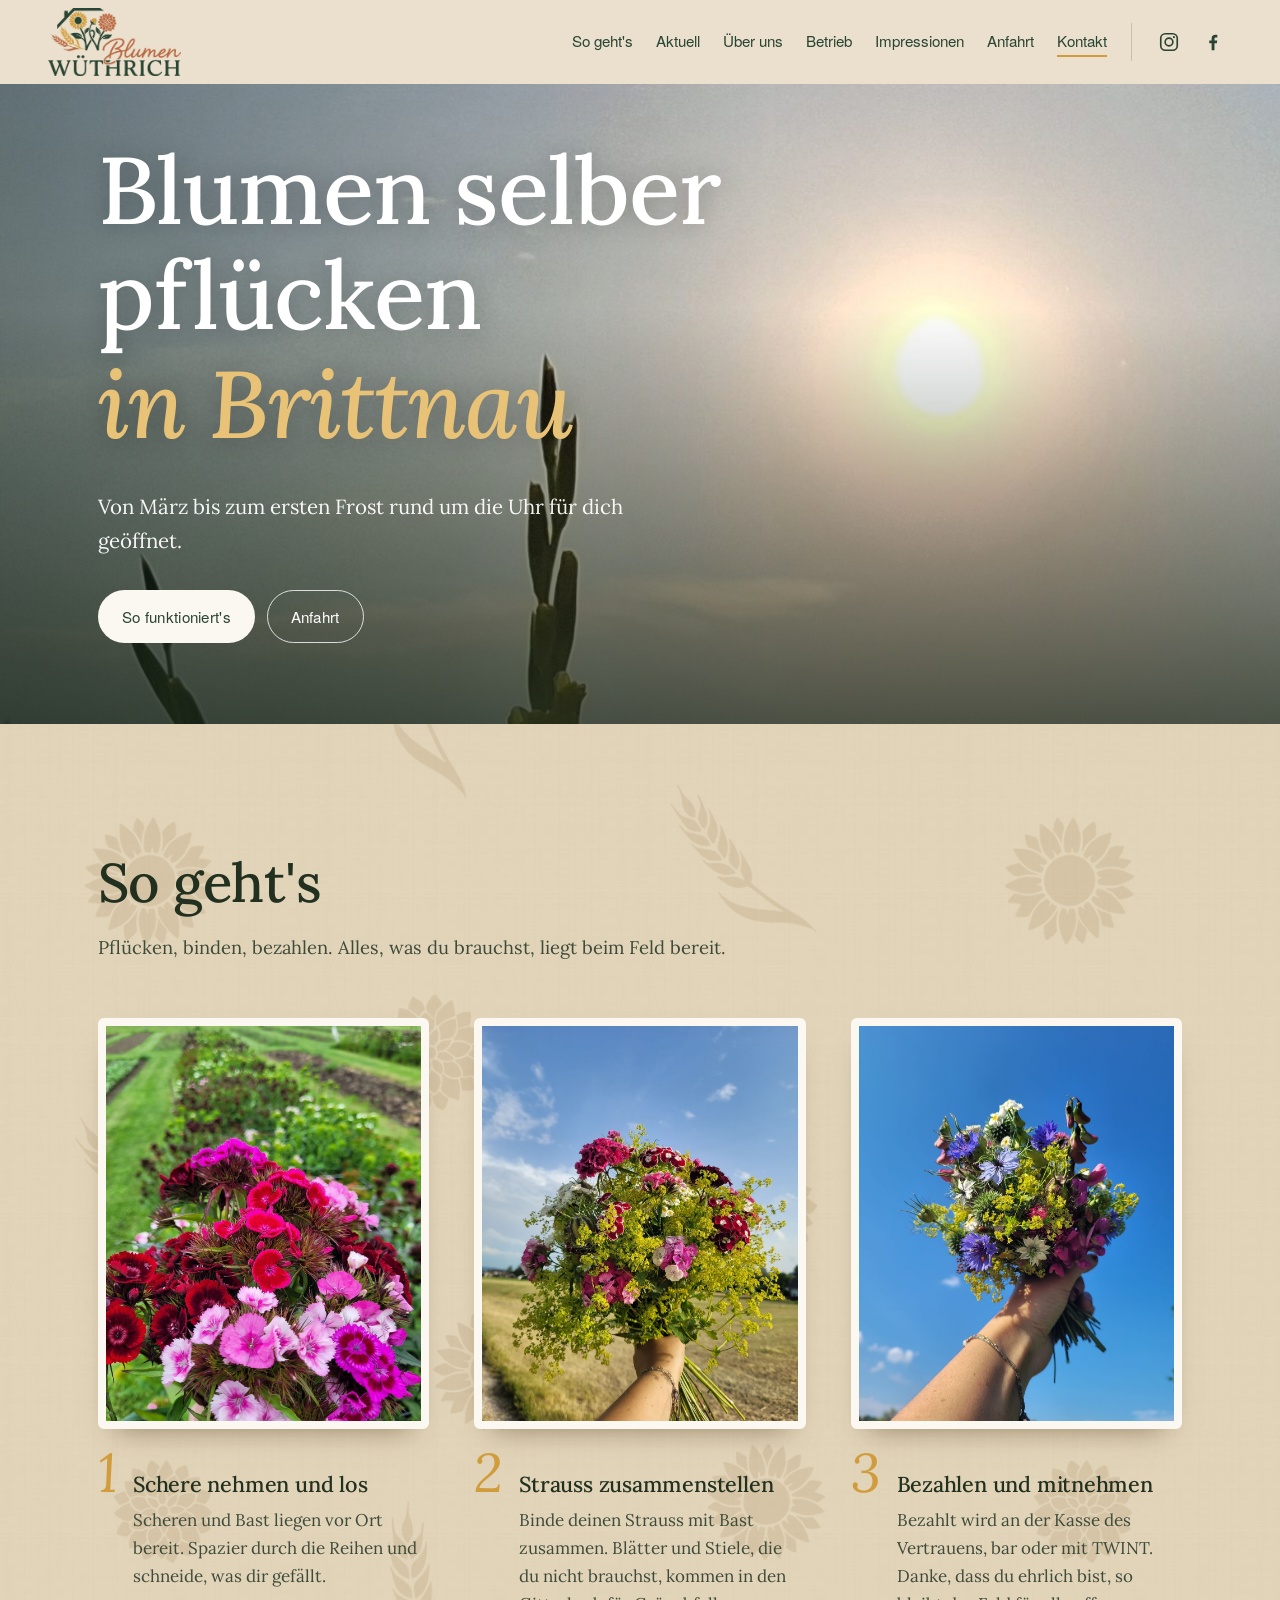
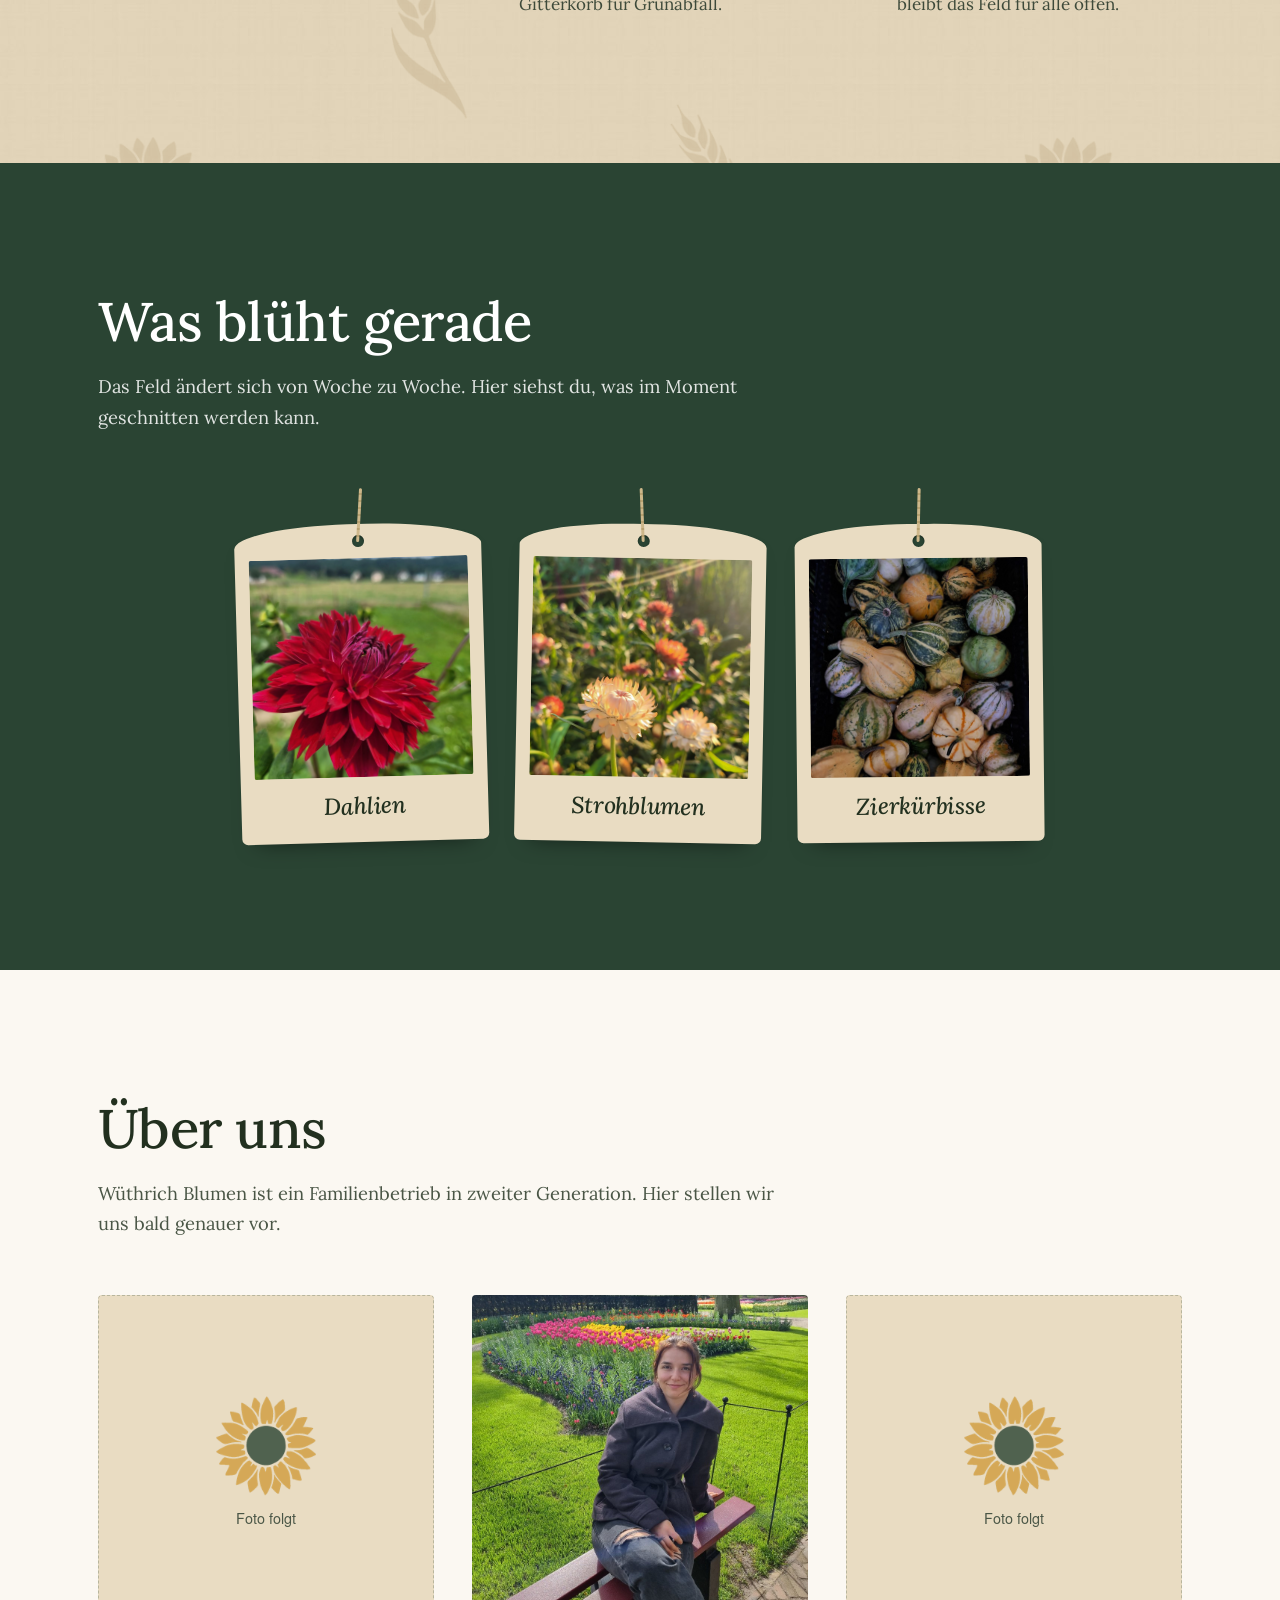
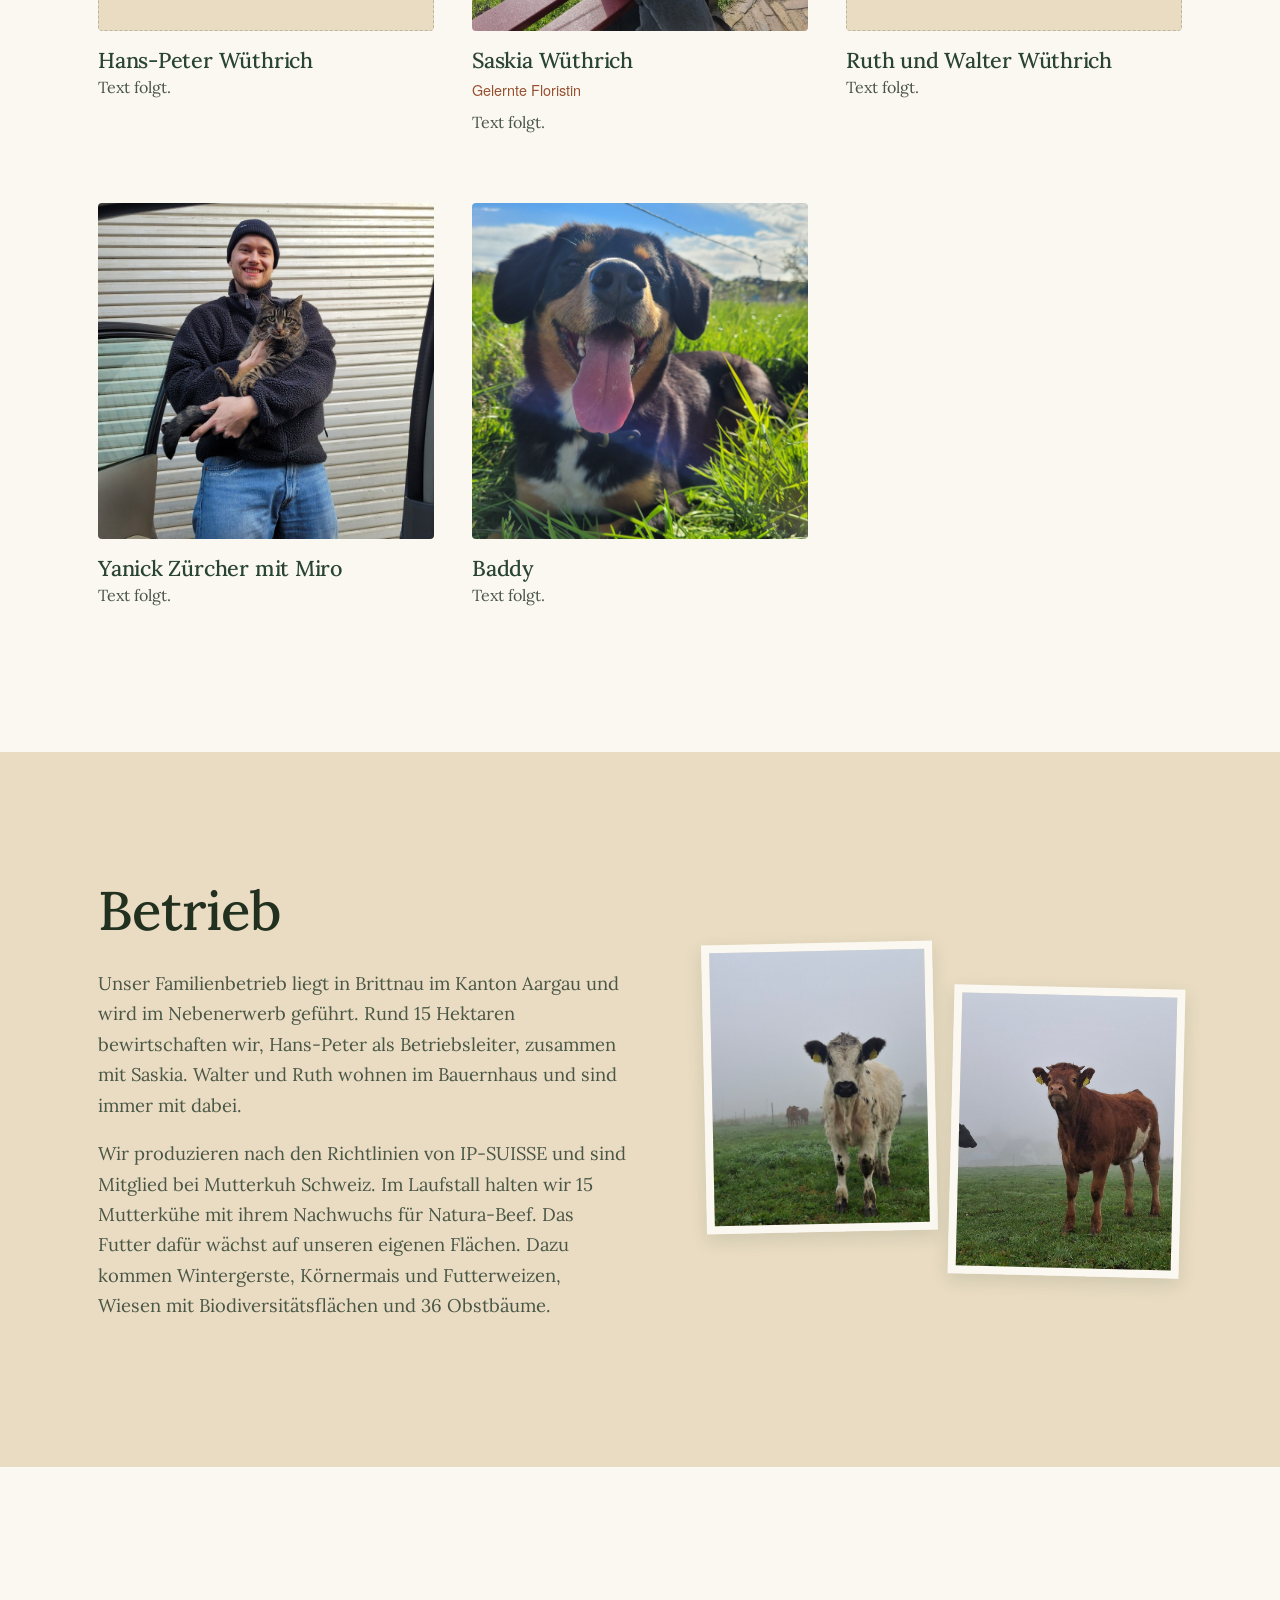
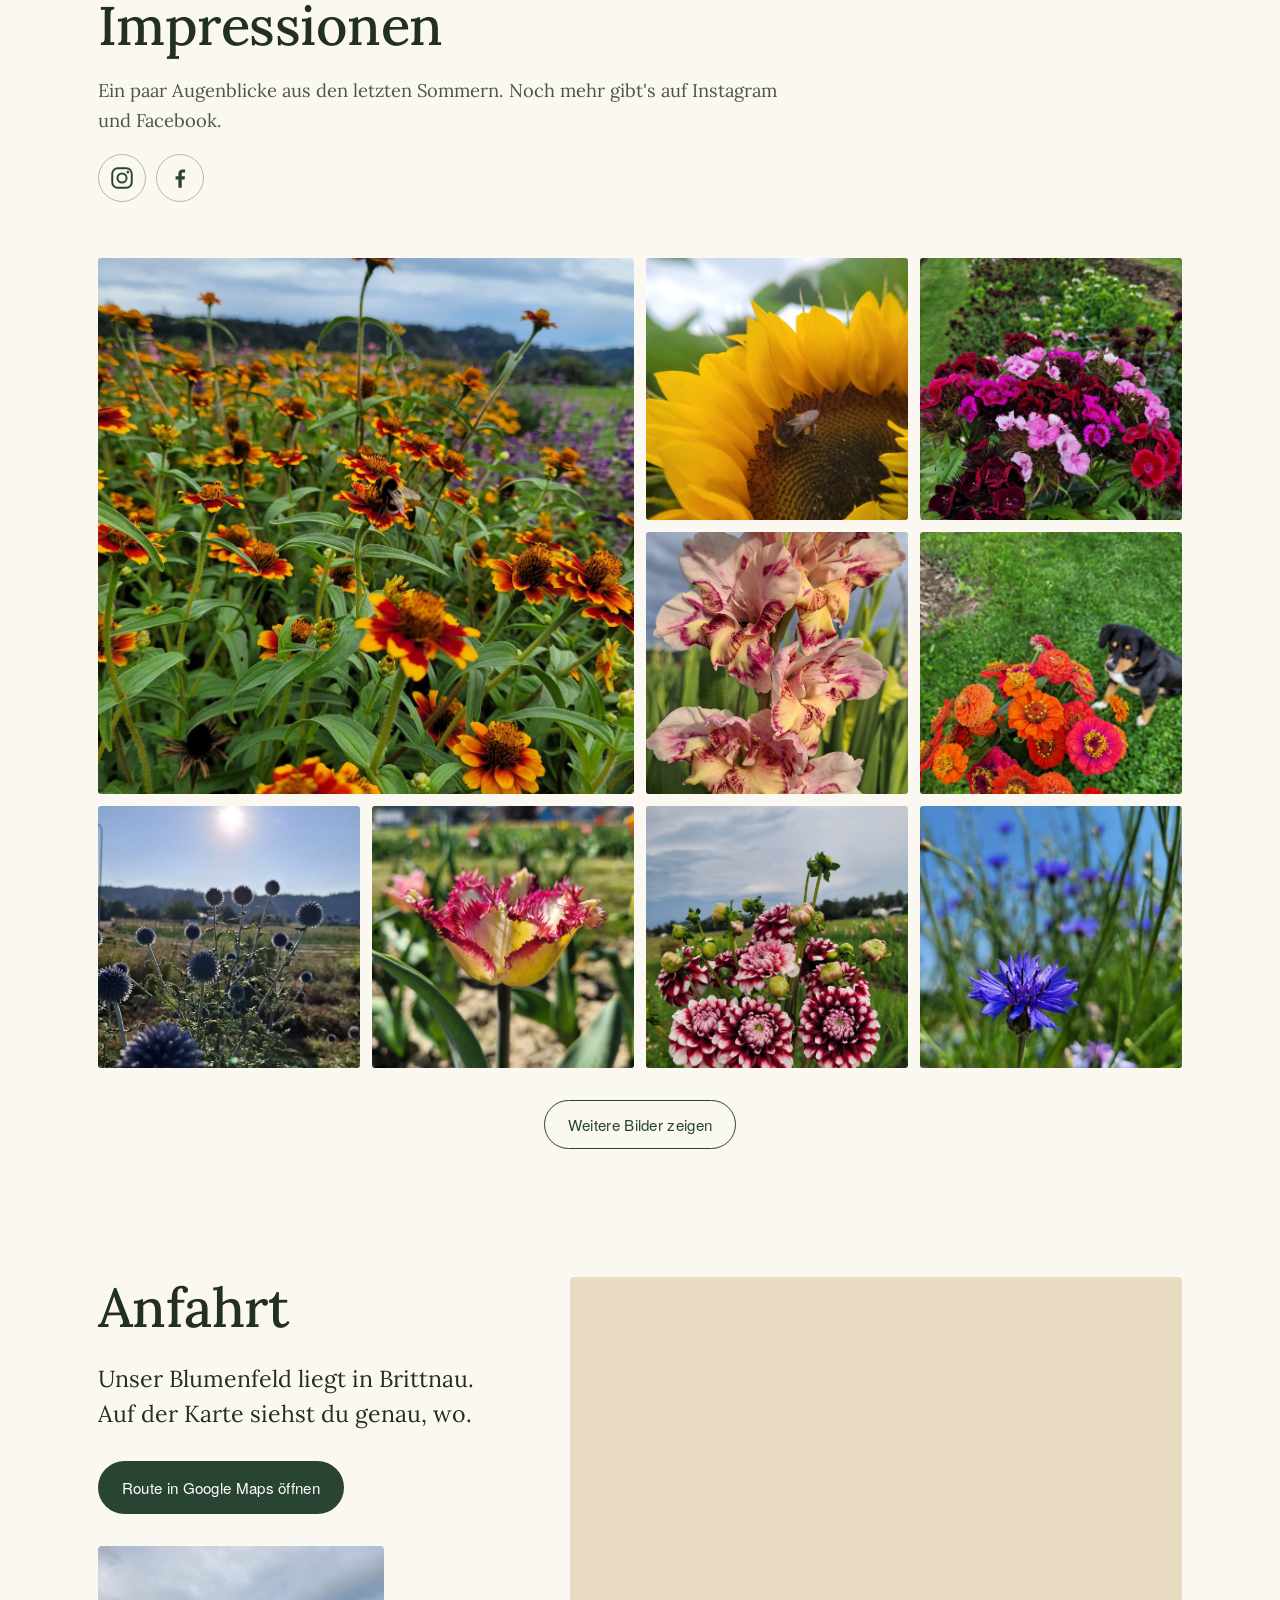
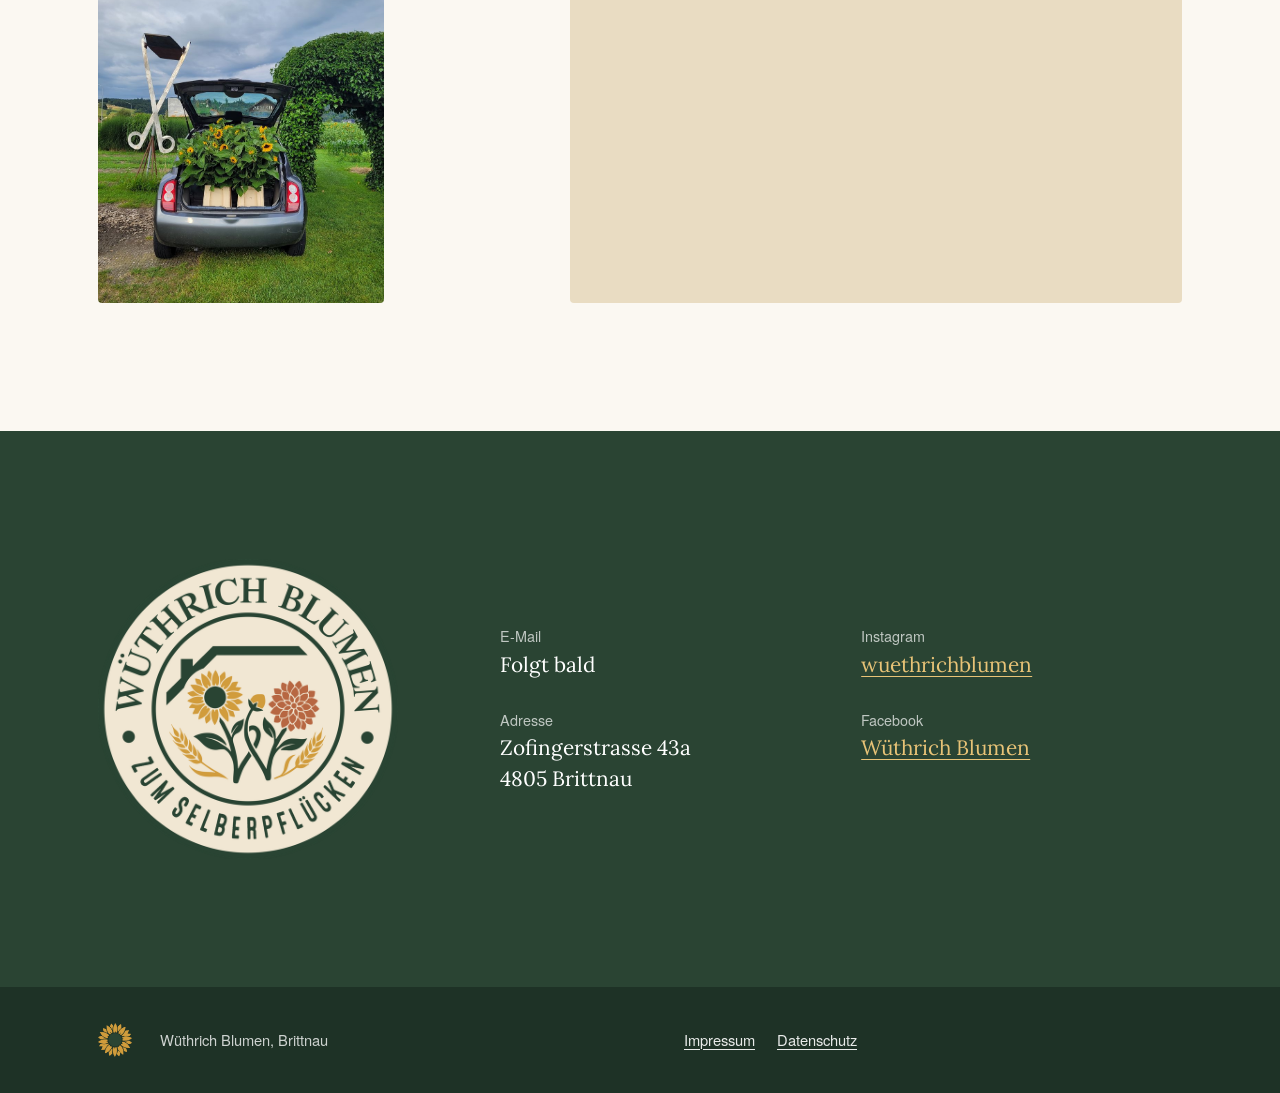
==== commit 7c17ba9f: "Layout und Automatik Layout und Automatik" ====
--- a/index.html
+++ b/index.html
@@ -2,6 +2,7 @@
 <html lang="de-CH">
 <head>
 <meta charset="utf-8">
+<meta name="color-scheme" content="light only">
 <meta name="viewport" content="width=device-width, initial-scale=1">
 <title>Wüthrich Blumen – Blumen selber pflücken in Brittnau</title>
 <meta name="description" content="Blumen selber pflücken in Brittnau AG: Sonnenblumen, Gladiolen, Dahlien und mehr. Von März bis zum ersten Frost rund um die Uhr offen, bezahlt wird bar oder mit TWINT.">
--- a/css/style.css
+++ b/css/style.css
@@ -6,6 +6,7 @@
 @font-face { font-family: "Heros"; src: url("/fonts/heros-bold.woff") format("woff"); font-weight: 700; font-display: swap; }
 
 :root {
+  color-scheme: light only;
   --tanne: #2A4433;        /* Logo-Grün */
   --tanne-tief: #1E3226;
   --ocker: #D09C3C;        /* Sonnenblume im Logo */
@@ -225,12 +226,14 @@
 }
 .etiketten > li { grid-column: span 2; }
 /* unvollständige letzte Reihe mittig */
-.etiketten > li:last-child:nth-child(4n+1) { grid-column: 4 / span 2; }
-.etiketten > li:nth-last-child(2):nth-child(4n+1) { grid-column: 3 / span 2; }
-.etiketten > li:last-child:nth-child(4n+2) { grid-column: 5 / span 2; }
-.etiketten > li:nth-last-child(3):nth-child(4n+1) { grid-column: 2 / span 2; }
-.etiketten > li:nth-last-child(2):nth-child(4n+2) { grid-column: 4 / span 2; }
-.etiketten > li:last-child:nth-child(4n+3) { grid-column: 6 / span 2; }
+@media (min-width: 901px) {
+  .etiketten > li:last-child:nth-child(4n+1) { grid-column: 4 / span 2; }
+  .etiketten > li:nth-last-child(2):nth-child(4n+1) { grid-column: 3 / span 2; }
+  .etiketten > li:last-child:nth-child(4n+2) { grid-column: 5 / span 2; }
+  .etiketten > li:nth-last-child(3):nth-child(4n+1) { grid-column: 2 / span 2; }
+  .etiketten > li:nth-last-child(2):nth-child(4n+2) { grid-column: 4 / span 2; }
+  .etiketten > li:last-child:nth-child(4n+3) { grid-column: 6 / span 2; }
+}
 @media (max-width: 900px) {
   .etiketten { grid-template-columns: repeat(4, minmax(0, 1fr)); }
   .etiketten > li, .etiketten > li:nth-child(n) { grid-column: span 2; }
